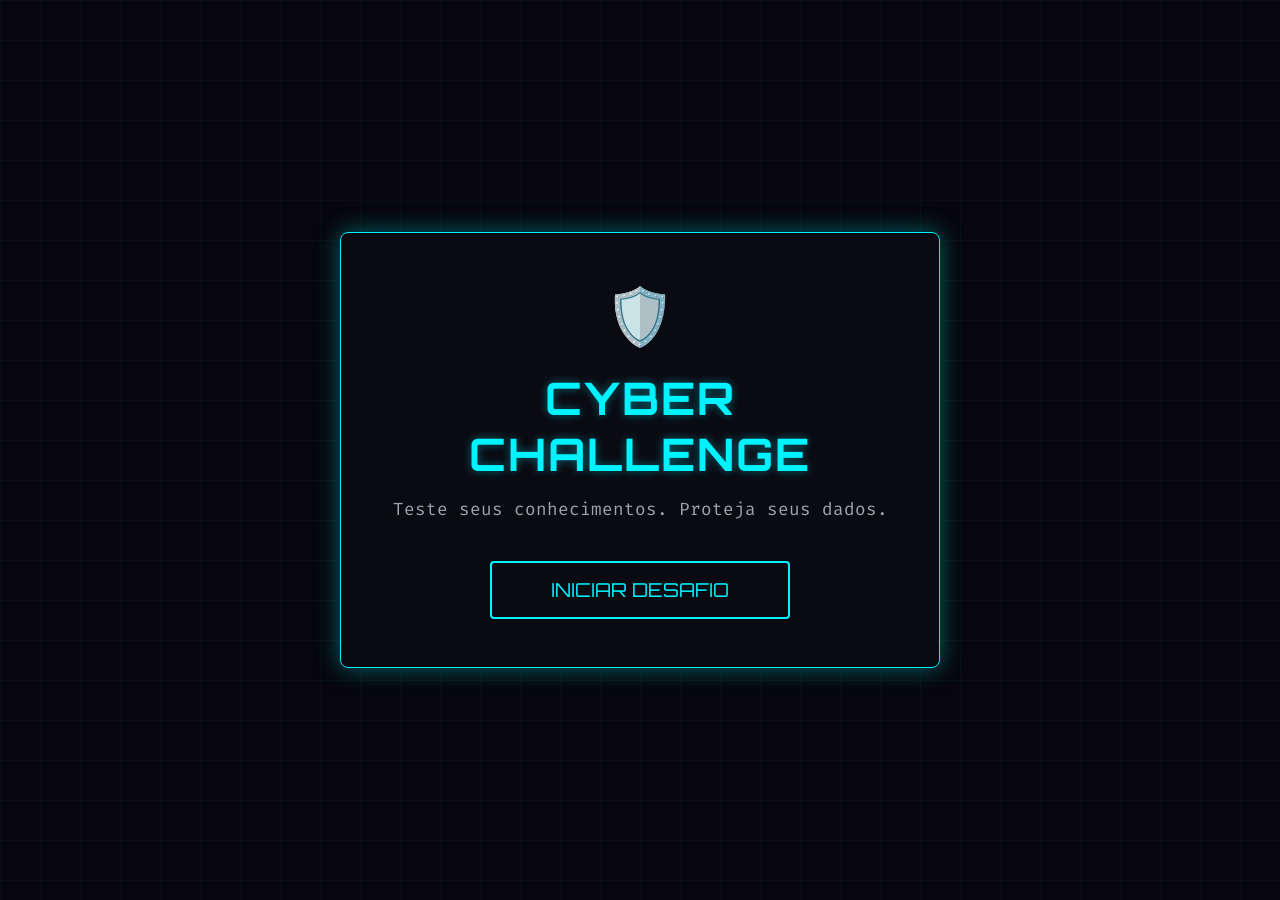
==== target/classes/static/index.html @ 8dbe8f74 "first commit" ====
<!DOCTYPE html>
<html lang="pt-BR">
<head>
    <meta charset="UTF-8">
    <meta name="viewport" content="width=device-width, initial-scale=1.0">
    <title>CYBER CHALLENGE</title>
    <link rel="stylesheet" href="style.css">
</head>
<body>
    <section id="tela-inicial" class="screen active">
        <div class="container">
            <div class="icon">🛡️</div>
            <h1>CYBER CHALLENGE</h1>
            <p class="subtitle">Teste seus conhecimentos. Proteja seus dados.</p>
            <button id="btn-iniciar" class="cyber-button">INICIAR DESAFIO</button>
        </div>
    </section>

    <section id="tela-cadastro" class="screen hidden">
        <div class="container">
            <div class="icon">💻</div>
            <h2>IDENTIFICAÇÃO DE USUÁRIO</h2>
            <p class="prompt-text">Insira suas credenciais para iniciar o teste:</p>

            <div class="input-group">
                <span class="prefix">USER@CYBER:~#</span>
                <input type="text" id="input-nome" placeholder="[ Digite seu nome ]" autocomplete="off">
            </div>

            <span id="erro-nome" class="error-msg hidden">⚠️ ERRO: O nome é obrigatório para acessar o sistema.</span>
            <!-- Banner de erro para falhas de comunicação com a API (adicionado na integração) -->
            <span id="erro-api" class="error-msg hidden">⚠️ Não foi possível conectar ao servidor. Tente novamente.</span>

            <button id="btn-continuar" class="cyber-button">CONTINUAR</button>
        </div>
    </section>

    <!-- TELA DA PARTIDA -->
    <section id="tela-partida" class="screen hidden">
        <div class="container game-container">
            <!-- Cabeçalho com Número da Pergunta e Cronômetro -->
            <div class="game-header">
                <span id="contador-pergunta" class="badge">PERGUNTA 1 DE 5</span>
                <span id="cronometro" class="timer">0.00s</span>
            </div>

            <!-- Pergunta -->
            <div class="pergunta-box">
                <p id="texto-pergunta">Carregando pergunta...</p>
            </div>

            <!-- Botões de Resposta -->
            <div class="botoes-resposta">
                <button id="btn-verdadeiro" class="cyber-button btn-op">VERDADEIRO</button>
                <button id="btn-falso" class="cyber-button btn-op">FALSO</button>
            </div>

            <!-- Caixa de Explicação (Oculta por padrão) -->
            <div id="feedback-box" class="feedback-box hidden">
                <h3 id="feedback-titulo">RESULTADO</h3>
                <p id="feedback-explicacao">A explicação aparecerá aqui.</p>
                <button id="btn-avancar" class="cyber-button btn-small hidden">AVANÇAR >></button>
            </div>
        </div>
    </section>

    <!-- TELA DE RESULTADO FINAL -->
    <section id="tela-resultado" class="screen hidden">
        <div class="container result-container">
            <h2>DESAFIO CONCLUÍDO!</h2>
            <p id="res-nome" class="subtitle">Agente: [Nome]</p>

            <!-- Grid de Estatísticas -->
            <div class="stats-grid">
                <div class="stat-box highlight-box">
                    <span class="stat-label">PONTUAÇÃO</span>
                    <span id="res-pontuacao" class="stat-value">0 / 10</span>
                </div>
                <div class="stat-box">
                    <span class="stat-label">ACERTOS</span>
                    <span id="res-acertos" class="stat-value correct-color">0 / 5</span>
                </div>
                <div class="stat-box">
                    <span class="stat-label">ERROS</span>
                    <span id="res-erros" class="stat-value error-color">0 / 5</span>
                </div>
                <div class="stat-box">
                    <span class="stat-label">TEMPO TOTAL</span>
                    <span id="res-tempo" class="stat-value">0.0s</span>
                </div>
                <div class="stat-box">
                    <span class="stat-label">MÉDIA / PERGUNTA</span>
                    <span id="res-media" class="stat-value">0.0s</span>
                </div>
            </div>

            <!-- Mensagem Dinâmica -->
            <div id="res-mensagem-box" class="feedback-box">
                <p id="res-mensagem" style="margin: 0;"></p>
            </div>

            <!-- Aviso caso o envio para o servidor falhe (adicionado na integração) -->
            <span id="erro-envio" class="error-msg hidden">⚠️ O resultado não pôde ser salvo no servidor (ranking/dashboard não serão atualizados desta vez).</span>

            <!-- Ranking -->
            <div class="ranking-section">
                <h3>🏆 RANKING GERAL</h3>
                <div class="ranking-header">
                    <span>POS</span>
                    <span>NOME</span>
                    <span>PONTOS</span>
                    <span>TEMPO</span>
                </div>
                <ul id="ranking-list" class="ranking-list">
                    <!-- O JavaScript vai inserir os jogadores aqui -->
                </ul>
            </div>

            <button id="btn-novo-jogador" class="cyber-button">NOVO PARTICIPANTE</button>
        </div>
    </section>

    <script src="script.js"></script>
</body>
</html>
---- target/classes/static/style.css ----
@import url('https://fonts.googleapis.com/css2?family=Fira+Code:wght@400;700&family=Orbitron:wght@500;700&display=swap');

:root {
    --bg-color: #06060c;
    --primary-color: #00f3ff;
    --primary-glow: rgba(0, 243, 255, 0.4);
    --error-color: #ff003c;
    --text-main: #e0e0e0;
    --container-bg: rgba(12, 12, 20, 0.85);
}

* {
    margin: 0;
    padding: 0;
    box-sizing: border-box;
}

body {
    background-color: var(--bg-color);
    color: var(--text-main);
    font-family: 'Fira Code', monospace;
    height: 100vh;
    display: flex;
    justify-content: center;
    align-items: center;
    overflow: hidden;
    /* Efeito de grade tecnológica ao fundo */
    background-image: 
        linear-gradient(rgba(0, 243, 255, 0.03) 1px, transparent 1px),
        linear-gradient(90deg, rgba(0, 243, 255, 0.03) 1px, transparent 1px);
    background-size: 40px 40px;
}

/* Controle de Exibição das Telas */
.screen {
    display: none;
    flex-direction: column;
    align-items: center;
    text-align: center;
    animation: fadeIn 0.6s ease-out;
    width: 100%;
}

.screen.active {
    display: flex;
}

.hidden {
    display: none !important;
}

/* Container Principal (Card) */
.container {
    background: var(--container-bg);
    padding: 3rem 2rem;
    border: 1px solid var(--primary-color);
    box-shadow: 0 0 25px var(--primary-glow);
    border-radius: 8px;
    backdrop-filter: blur(10px);
    max-width: 600px;
    width: 90%;
}

.icon {
    font-size: 3.5rem;
    margin-bottom: 1rem;
}

/* Tipografia */
h1, h2 {
    font-family: 'Orbitron', sans-serif;
    color: var(--primary-color);
    text-shadow: 0 0 10px var(--primary-glow);
    letter-spacing: 2px;
}

h1 { font-size: 2.8rem; margin-bottom: 1rem; }
h2 { font-size: 1.8rem; margin-bottom: 1.5rem; }

.subtitle {
    font-size: 1.1rem;
    margin-bottom: 2.5rem;
    color: #a0a0b0;
}

.prompt-text {
    margin-bottom: 1.5rem;
    font-size: 0.95rem;
    color: #a0a0b0;
}

/* Botões Cyberpunk */
.cyber-button {
    background: transparent;
    color: var(--primary-color);
    border: 2px solid var(--primary-color);
    padding: 15px 35px;
    font-size: 1.2rem;
    font-family: 'Orbitron', sans-serif;
    cursor: pointer;
    transition: all 0.3s ease;
    text-transform: uppercase;
    border-radius: 4px;
    width: 100%;
    max-width: 300px;
}

.cyber-button:hover {
    background: var(--primary-color);
    color: var(--bg-color);
    box-shadow: 0 0 20px var(--primary-color);
}

/* Campo de Input de Nome */
.input-group {
    display: flex;
    align-items: center;
    background: #000;
    border: 1px solid #333;
    padding: 12px 15px;
    margin-bottom: 1rem;
    border-radius: 4px;
    transition: border 0.3s ease;
}

.input-group:focus-within {
    border-color: var(--primary-color);
    box-shadow: 0 0 10px var(--primary-glow);
}

.prefix {
    color: var(--primary-color);
    margin-right: 15px;
    font-weight: bold;
}

input {
    background: transparent;
    border: none;
    color: #fff;
    font-family: 'Fira Code', monospace;
    font-size: 1.1rem;
    width: 100%;
    outline: none;
}

input::placeholder {
    color: #444;
}

/* Validação */
.error-msg {
    color: var(--error-color);
    font-size: 0.9rem;
    display: block;
    margin-bottom: 1.5rem;
    text-shadow: 0 0 5px rgba(255, 0, 60, 0.4);
}

/* Animação de Transição */
@keyframes fadeIn {
    from { opacity: 0; transform: translateY(15px); }
    to { opacity: 1; transform: translateY(0); }
}

/* Responsividade básica para telas menores */
@media (max-width: 480px) {
    h1 { font-size: 2rem; }
    h2 { font-size: 1.4rem; }
    .prefix { display: none; /* Oculta o prefixo no celular para ganhar espaço */ }
}

/* --- ESTILOS DA TELA DA PARTIDA --- */
.game-container {
    max-width: 800px;
}

.game-header {
    display: flex;
    justify-content: space-between;
    align-items: center;
    margin-bottom: 2rem;
    border-bottom: 1px solid #333;
    padding-bottom: 1rem;
}

.badge {
    background: rgba(0, 243, 255, 0.1);
    color: var(--primary-color);
    padding: 8px 15px;
    border-radius: 4px;
    font-size: 0.9rem;
    border: 1px solid var(--primary-color);
    font-weight: bold;
}

.timer {
    font-family: 'Orbitron', sans-serif;
    font-size: 1.8rem;
    color: #ffb800; /* Amarelo de alerta tecnológico */
    text-shadow: 0 0 10px rgba(255, 184, 0, 0.5);
}

.pergunta-box {
    font-size: 1.3rem;
    line-height: 1.6;
    margin-bottom: 2.5rem;
    min-height: 120px;
    display: flex;
    align-items: center;
    text-align: left;
}

.botoes-resposta {
    display: flex;
    gap: 1.5rem;
    justify-content: center;
    margin-bottom: 1.5rem;
}

.btn-op {
    flex: 1;
    font-size: 1.1rem;
}

/* Cores ao selecionar a resposta */
.btn-op.selected-true {
    background: #00ff66;
    color: #000;
    border-color: #00ff66;
    box-shadow: 0 0 15px #00ff66;
}

.btn-op.selected-false {
    background: var(--error-color);
    color: #fff;
    border-color: var(--error-color);
    box-shadow: 0 0 15px var(--error-color);
}

/* Desabilita os botões após a escolha */
.btn-op:disabled {
    opacity: 0.3;
    cursor: not-allowed;
    pointer-events: none;
}
.btn-op.selected-true:disabled, .btn-op.selected-false:disabled {
    opacity: 1; /* Mantém o selecionado aceso */
}

/* Caixa de Feedback (Explicação) */
.feedback-box {
    background: rgba(0, 0, 0, 0.7);
    border-left: 5px solid var(--primary-color);
    padding: 1.5rem;
    text-align: left;
    animation: fadeIn 0.4s ease-out;
    border-radius: 0 4px 4px 0;
}

.feedback-box.correct { border-left-color: #00ff66; }
.feedback-box.incorrect { border-left-color: var(--error-color); }

#feedback-titulo {
    font-size: 1.2rem;
    margin-bottom: 0.8rem;
}

.correct #feedback-titulo { color: #00ff66; text-shadow: 0 0 5px #00ff66; }
.incorrect #feedback-titulo { color: var(--error-color); text-shadow: 0 0 5px var(--error-color); }

#feedback-explicacao {
    font-size: 1rem;
    color: #ccc;
    margin-bottom: 1.5rem;
    line-height: 1.5;
}

.btn-small {
    padding: 10px 20px;
    font-size: 1rem;
    align-self: flex-end;
    display: block;
    margin-left: auto;
}

/* --- ESTILOS DA TELA DE RESULTADO E RANKING --- */
.result-container {
    max-width: 700px;
}

.stats-grid {
    display: grid;
    grid-template-columns: repeat(auto-fit, minmax(120px, 1fr));
    gap: 1rem;
    margin-bottom: 2rem;
}

.stat-box {
    background: rgba(0, 0, 0, 0.6);
    border: 1px solid #333;
    padding: 1rem;
    border-radius: 4px;
    display: flex;
    flex-direction: column;
    align-items: center;
}

.stat-box.highlight-box {
    border-color: var(--primary-color);
    box-shadow: 0 0 10px rgba(0, 243, 255, 0.2);
}

.stat-label {
    font-size: 0.8rem;
    color: #a0a0b0;
    margin-bottom: 0.5rem;
}

.stat-value {
    font-family: 'Orbitron', sans-serif;
    font-size: 1.5rem;
    font-weight: bold;
}

.correct-color { color: #00ff66; }
.error-color { color: var(--error-color); }

/* Seção de Ranking */
.ranking-section {
    margin: 2rem 0;
    background: #000;
    border: 1px solid #222;
    border-radius: 4px;
    padding: 1.5rem;
}

.ranking-section h3 {
    font-size: 1.2rem;
    margin-bottom: 1rem;
    color: var(--primary-color);
}

.ranking-header {
    display: grid;
    grid-template-columns: 0.5fr 2fr 1fr 1fr;
    font-size: 0.8rem;
    color: #666;
    border-bottom: 1px solid #333;
    padding-bottom: 0.5rem;
    margin-bottom: 0.5rem;
    text-align: left;
}

.ranking-list {
    list-style: none;
    max-height: 200px;
    overflow-y: auto;
}

.ranking-item {
    display: grid;
    grid-template-columns: 0.5fr 2fr 1fr 1fr;
    padding: 0.8rem 0;
    border-bottom: 1px solid #1a1a1a;
    font-size: 1rem;
    text-align: left;
    align-items: center;
}

/* Destaque para os 3 primeiros colocados */
.ranking-item.top-1 { color: #ffd700; font-weight: bold; text-shadow: 0 0 5px rgba(255, 215, 0, 0.4); }
.ranking-item.top-2 { color: #c0c0c0; font-weight: bold; }
.ranking-item.top-3 { color: #cd7f32; font-weight: bold; }

/* Scrollbar personalizada para o ranking */
.ranking-list::-webkit-scrollbar { width: 6px; }
.ranking-list::-webkit-scrollbar-track { background: #000; }
.ranking-list::-webkit-scrollbar-thumb { background: var(--primary-color); border-radius: 3px; }
/* Adicionado na integracao com o back-end: estado desabilitado do botao
   principal (usado enquanto o front espera a resposta da API). */
.cyber-button:disabled {
    opacity: 0.5;
    cursor: not-allowed;
    filter: grayscale(40%);
}
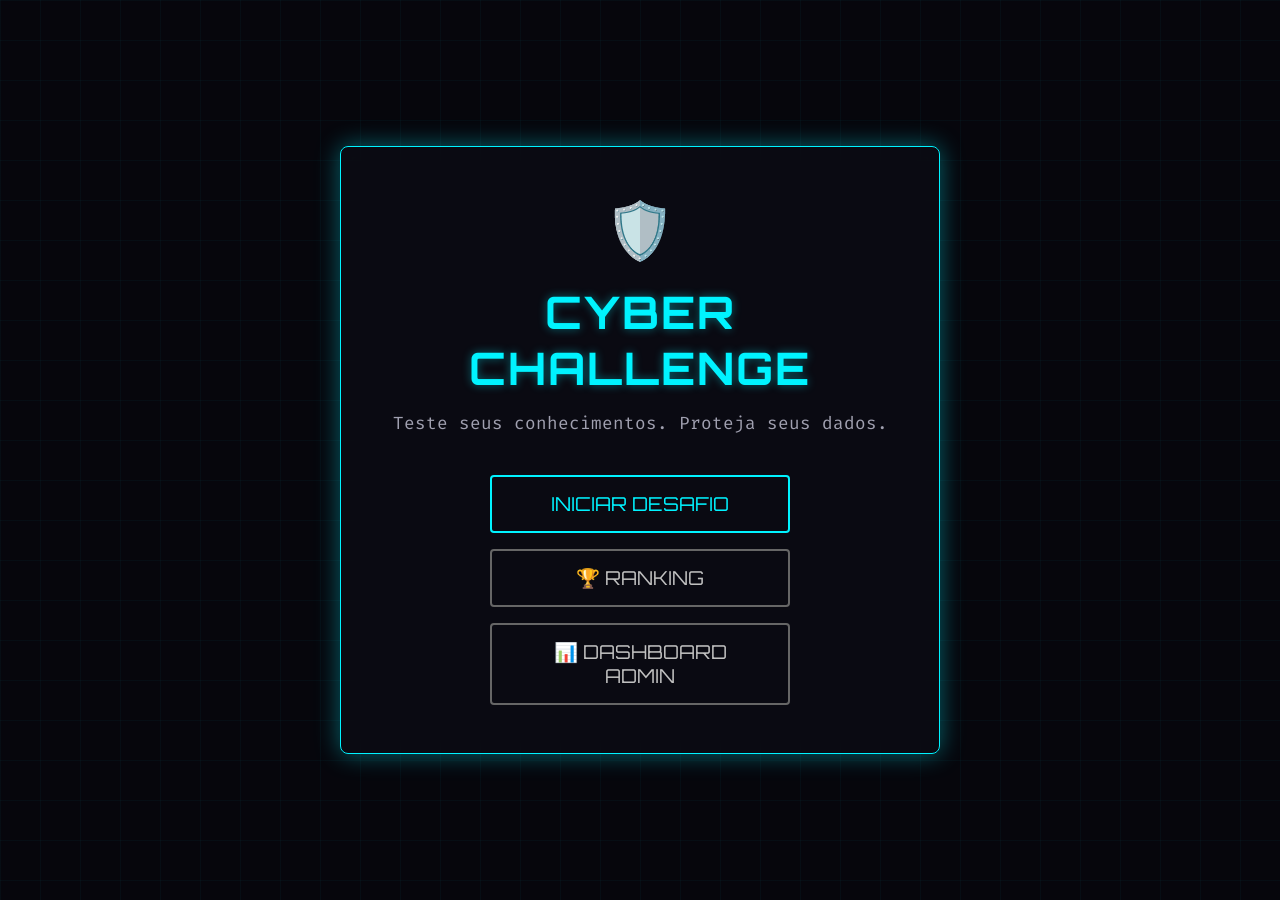
==== commit 67b09d33: "feat: aprimora sistema de partidas e experiência do usuário * amplia banco de questões e seleção ale" ====
--- a/target/classes/static/index.html
+++ b/target/classes/static/index.html
@@ -7,15 +7,21 @@
     <link rel="stylesheet" href="style.css">
 </head>
 <body>
+    <!-- MENU INICIAL (secao 5) -->
     <section id="tela-inicial" class="screen active">
         <div class="container">
             <div class="icon">🛡️</div>
             <h1>CYBER CHALLENGE</h1>
             <p class="subtitle">Teste seus conhecimentos. Proteja seus dados.</p>
-            <button id="btn-iniciar" class="cyber-button">INICIAR DESAFIO</button>
-        </div>
-    </section>
-
+            <div class="menu-botoes">
+                <button id="btn-iniciar" class="cyber-button">INICIAR DESAFIO</button>
+                <button id="btn-ver-ranking" class="cyber-button btn-secundario">🏆 RANKING</button>
+                <a href="/admin/" class="cyber-button btn-secundario btn-link" target="_blank" rel="noopener">📊 DASHBOARD ADMIN</a>
+            </div>
+        </div>
+    </section>
+
+    <!-- CADASTRO (secao 3): nome, idade e autoavaliacao de conhecimento -->
     <section id="tela-cadastro" class="screen hidden">
         <div class="container">
             <div class="icon">💻</div>
@@ -23,15 +29,70 @@
             <p class="prompt-text">Insira suas credenciais para iniciar o teste:</p>
 
             <div class="input-group">
-                <span class="prefix">USER@CYBER:~#</span>
+                <span class="prefix">NOME:~#</span>
                 <input type="text" id="input-nome" placeholder="[ Digite seu nome ]" autocomplete="off">
             </div>
 
-            <span id="erro-nome" class="error-msg hidden">⚠️ ERRO: O nome é obrigatório para acessar o sistema.</span>
-            <!-- Banner de erro para falhas de comunicação com a API (adicionado na integração) -->
+            <div class="input-group">
+                <span class="prefix">IDADE:~#</span>
+                <input type="number" id="input-idade" placeholder="[ Digite sua idade ]" autocomplete="off" min="1" max="120">
+            </div>
+
+            <div class="autoavaliacao-group">
+                <label for="input-autoavaliacao" class="prompt-text autoavaliacao-label">
+                    De 1 a 10, quanto você considera que entende de segurança cibernética?
+                </label>
+                <div class="slider-row">
+                    <input type="range" id="input-autoavaliacao" min="1" max="10" value="5">
+                    <span id="autoavaliacao-valor" class="badge">5</span>
+                </div>
+            </div>
+
+            <span id="erro-nome" class="error-msg hidden">⚠️ ERRO: preencha nome e idade corretamente para continuar.</span>
             <span id="erro-api" class="error-msg hidden">⚠️ Não foi possível conectar ao servidor. Tente novamente.</span>
 
-            <button id="btn-continuar" class="cyber-button">CONTINUAR</button>
+            <div class="botoes-navegacao">
+                <button id="btn-voltar-cadastro" class="cyber-button btn-secundario btn-small-nav">« VOLTAR</button>
+                <button id="btn-continuar" class="cyber-button">CONTINUAR</button>
+            </div>
+        </div>
+    </section>
+
+    <!-- ESCOLHA DE NIVEL (secao 2) -->
+    <section id="tela-nivel" class="screen hidden">
+        <div class="container">
+            <div class="icon">🎚️</div>
+            <h2>ESCOLHA O NÍVEL</h2>
+            <p class="prompt-text">Selecione o nível de dificuldade das 10 perguntas da sua partida:</p>
+
+            <div class="niveis-grid">
+                <button class="nivel-card" data-nivel="1">
+                    <span class="nivel-numero">1</span>
+                    <span class="nivel-nome">Leigo</span>
+                    <span class="nivel-desc">Conceitos básicos de segurança digital</span>
+                </button>
+                <button class="nivel-card" data-nivel="2">
+                    <span class="nivel-numero">2</span>
+                    <span class="nivel-nome">Usuário</span>
+                    <span class="nivel-desc">Situações comuns do dia a dia</span>
+                </button>
+                <button class="nivel-card" data-nivel="3">
+                    <span class="nivel-numero">3</span>
+                    <span class="nivel-nome">Intermediário</span>
+                    <span class="nivel-desc">Exige conhecimento mais aprofundado</span>
+                </button>
+                <button class="nivel-card" data-nivel="4">
+                    <span class="nivel-numero">4</span>
+                    <span class="nivel-nome">Especialista</span>
+                    <span class="nivel-desc">Perguntas avançadas de cibersegurança</span>
+                </button>
+            </div>
+
+            <span id="erro-nivel" class="error-msg hidden">⚠️ Não foi possível carregar as perguntas deste nível. Tente novamente.</span>
+
+            <div class="botoes-navegacao">
+                <button id="btn-voltar-nivel" class="cyber-button btn-secundario btn-small-nav">« VOLTAR</button>
+            </div>
         </div>
     </section>
 
@@ -40,7 +101,8 @@
         <div class="container game-container">
             <!-- Cabeçalho com Número da Pergunta e Cronômetro -->
             <div class="game-header">
-                <span id="contador-pergunta" class="badge">PERGUNTA 1 DE 5</span>
+                <span id="badge-nivel" class="badge badge-nivel">NÍVEL 1</span>
+                <span id="contador-pergunta" class="badge">PERGUNTA 1 DE 10</span>
                 <span id="cronometro" class="timer">0.00s</span>
             </div>
 
@@ -70,19 +132,26 @@
             <h2>DESAFIO CONCLUÍDO!</h2>
             <p id="res-nome" class="subtitle">Agente: [Nome]</p>
 
+            <!-- Nota final em destaque (secao 4) -->
+            <div class="nota-final-box">
+                <span class="stat-label">NOTA FINAL</span>
+                <span id="res-nota-final" class="nota-final-valor">0.0</span>
+                <span class="nota-final-escala">/ 10</span>
+            </div>
+
             <!-- Grid de Estatísticas -->
             <div class="stats-grid">
                 <div class="stat-box highlight-box">
                     <span class="stat-label">PONTUAÇÃO</span>
-                    <span id="res-pontuacao" class="stat-value">0 / 10</span>
+                    <span id="res-pontuacao" class="stat-value">0 / 20</span>
                 </div>
                 <div class="stat-box">
                     <span class="stat-label">ACERTOS</span>
-                    <span id="res-acertos" class="stat-value correct-color">0 / 5</span>
+                    <span id="res-acertos" class="stat-value correct-color">0 / 10</span>
                 </div>
                 <div class="stat-box">
                     <span class="stat-label">ERROS</span>
-                    <span id="res-erros" class="stat-value error-color">0 / 5</span>
+                    <span id="res-erros" class="stat-value error-color">0 / 10</span>
                 </div>
                 <div class="stat-box">
                     <span class="stat-label">TEMPO TOTAL</span>
@@ -91,6 +160,10 @@
                 <div class="stat-box">
                     <span class="stat-label">MÉDIA / PERGUNTA</span>
                     <span id="res-media" class="stat-value">0.0s</span>
+                </div>
+                <div class="stat-box">
+                    <span class="stat-label">NÍVEL JOGADO</span>
+                    <span id="res-nivel" class="stat-value">-</span>
                 </div>
             </div>
 
@@ -99,7 +172,7 @@
                 <p id="res-mensagem" style="margin: 0;"></p>
             </div>
 
-            <!-- Aviso caso o envio para o servidor falhe (adicionado na integração) -->
+            <!-- Aviso caso o envio para o servidor falhe -->
             <span id="erro-envio" class="error-msg hidden">⚠️ O resultado não pôde ser salvo no servidor (ranking/dashboard não serão atualizados desta vez).</span>
 
             <!-- Ranking -->
@@ -116,7 +189,37 @@
                 </ul>
             </div>
 
-            <button id="btn-novo-jogador" class="cyber-button">NOVO PARTICIPANTE</button>
+            <div class="botoes-navegacao botoes-resultado">
+                <button id="btn-jogar-novamente" class="cyber-button">JOGAR NOVAMENTE</button>
+                <button id="btn-voltar-menu" class="cyber-button btn-secundario">VOLTAR AO MENU</button>
+            </div>
+        </div>
+    </section>
+
+    <!-- TELA DE RANKING INDEPENDENTE (acessivel direto do menu, sem jogar) -->
+    <section id="tela-ranking" class="screen hidden">
+        <div class="container result-container">
+            <h2>🏆 RANKING GERAL</h2>
+            <p class="prompt-text">Melhores desempenhos registrados no Cyber Challenge:</p>
+
+            <div class="ranking-section ranking-section-standalone">
+                <div class="ranking-header">
+                    <span>POS</span>
+                    <span>NOME</span>
+                    <span>PONTOS</span>
+                    <span>TEMPO</span>
+                </div>
+                <ul id="ranking-list-standalone" class="ranking-list">
+                    <!-- O JavaScript vai inserir os jogadores aqui -->
+                </ul>
+            </div>
+
+            <span id="ranking-vazio" class="error-msg hidden" style="color:#a0a0b0; text-shadow:none;">Ainda não há partidas registradas.</span>
+            <span id="erro-ranking" class="error-msg hidden">⚠️ Não foi possível carregar o ranking agora.</span>
+
+            <div class="botoes-navegacao">
+                <button id="btn-voltar-ranking" class="cyber-button btn-secundario btn-small-nav">« VOLTAR AO MENU</button>
+            </div>
         </div>
     </section>
 
--- a/target/classes/static/style.css
+++ b/target/classes/static/style.css
@@ -384,3 +384,169 @@
     cursor: not-allowed;
     filter: grayscale(40%);
 }
+
+/* --- MELHORIAS DE NAVEGAÇÃO (menu, cadastro estendido, níveis, ranking) --- */
+
+.menu-botoes {
+    display: flex;
+    flex-direction: column;
+    gap: 1rem;
+    align-items: center;
+}
+
+.btn-secundario {
+    border-color: #666;
+    color: #c0c0c0;
+}
+
+.btn-secundario:hover {
+    background: #c0c0c0;
+    color: #000;
+    box-shadow: 0 0 20px rgba(192, 192, 192, 0.5);
+}
+
+.btn-link {
+    display: inline-flex;
+    align-items: center;
+    justify-content: center;
+    text-decoration: none;
+}
+
+.botoes-navegacao {
+    display: flex;
+    gap: 1rem;
+    justify-content: center;
+    margin-top: 1rem;
+    flex-wrap: wrap;
+}
+
+.botoes-resultado {
+    margin-top: 1.5rem;
+}
+
+.btn-small-nav {
+    max-width: 180px;
+    padding: 12px 20px;
+    font-size: 1rem;
+}
+
+/* Slider de autoavaliação (cadastro) */
+.autoavaliacao-group {
+    margin: 0.5rem 0 1.5rem;
+    text-align: left;
+}
+
+.autoavaliacao-label {
+    display: block;
+    margin-bottom: 0.8rem;
+}
+
+.slider-row {
+    display: flex;
+    align-items: center;
+    gap: 1rem;
+}
+
+.slider-row input[type="range"] {
+    flex: 1;
+    accent-color: var(--primary-color);
+}
+
+.slider-row .badge {
+    min-width: 2.5rem;
+    text-align: center;
+}
+
+/* Cards de seleção de nível */
+.niveis-grid {
+    display: grid;
+    grid-template-columns: repeat(2, 1fr);
+    gap: 1rem;
+    margin-bottom: 1.5rem;
+}
+
+.nivel-card {
+    background: rgba(0, 0, 0, 0.6);
+    border: 2px solid #333;
+    border-radius: 6px;
+    padding: 1.2rem 0.8rem;
+    color: var(--text-main);
+    cursor: pointer;
+    display: flex;
+    flex-direction: column;
+    align-items: center;
+    gap: 0.4rem;
+    transition: all 0.25s ease;
+    font-family: 'Fira Code', monospace;
+}
+
+.nivel-card:hover,
+.nivel-card:focus-visible {
+    border-color: var(--primary-color);
+    box-shadow: 0 0 15px var(--primary-glow);
+    transform: translateY(-2px);
+}
+
+.nivel-card.selecionado {
+    border-color: var(--primary-color);
+    background: rgba(0, 243, 255, 0.08);
+}
+
+.nivel-numero {
+    font-family: 'Orbitron', sans-serif;
+    font-size: 1.6rem;
+    color: var(--primary-color);
+}
+
+.nivel-nome {
+    font-family: 'Orbitron', sans-serif;
+    font-size: 1rem;
+    text-transform: uppercase;
+}
+
+.nivel-desc {
+    font-size: 0.8rem;
+    color: #a0a0b0;
+    text-align: center;
+}
+
+.badge-nivel {
+    border-color: #ffb800;
+    color: #ffb800;
+    background: rgba(255, 184, 0, 0.1);
+}
+
+/* Nota final em destaque na tela de resultado */
+.nota-final-box {
+    background: rgba(0, 243, 255, 0.08);
+    border: 1px solid var(--primary-color);
+    border-radius: 6px;
+    padding: 1.2rem;
+    margin-bottom: 1.5rem;
+    display: flex;
+    flex-direction: column;
+    align-items: center;
+    box-shadow: 0 0 20px var(--primary-glow);
+}
+
+.nota-final-valor {
+    font-family: 'Orbitron', sans-serif;
+    font-size: 3rem;
+    color: var(--primary-color);
+    text-shadow: 0 0 15px var(--primary-glow);
+    line-height: 1;
+}
+
+.nota-final-escala {
+    font-size: 1rem;
+    color: #a0a0b0;
+}
+
+.ranking-section-standalone {
+    max-height: none;
+}
+
+@media (max-width: 480px) {
+    .niveis-grid { grid-template-columns: 1fr; }
+    .botoes-navegacao { flex-direction: column; align-items: stretch; }
+}
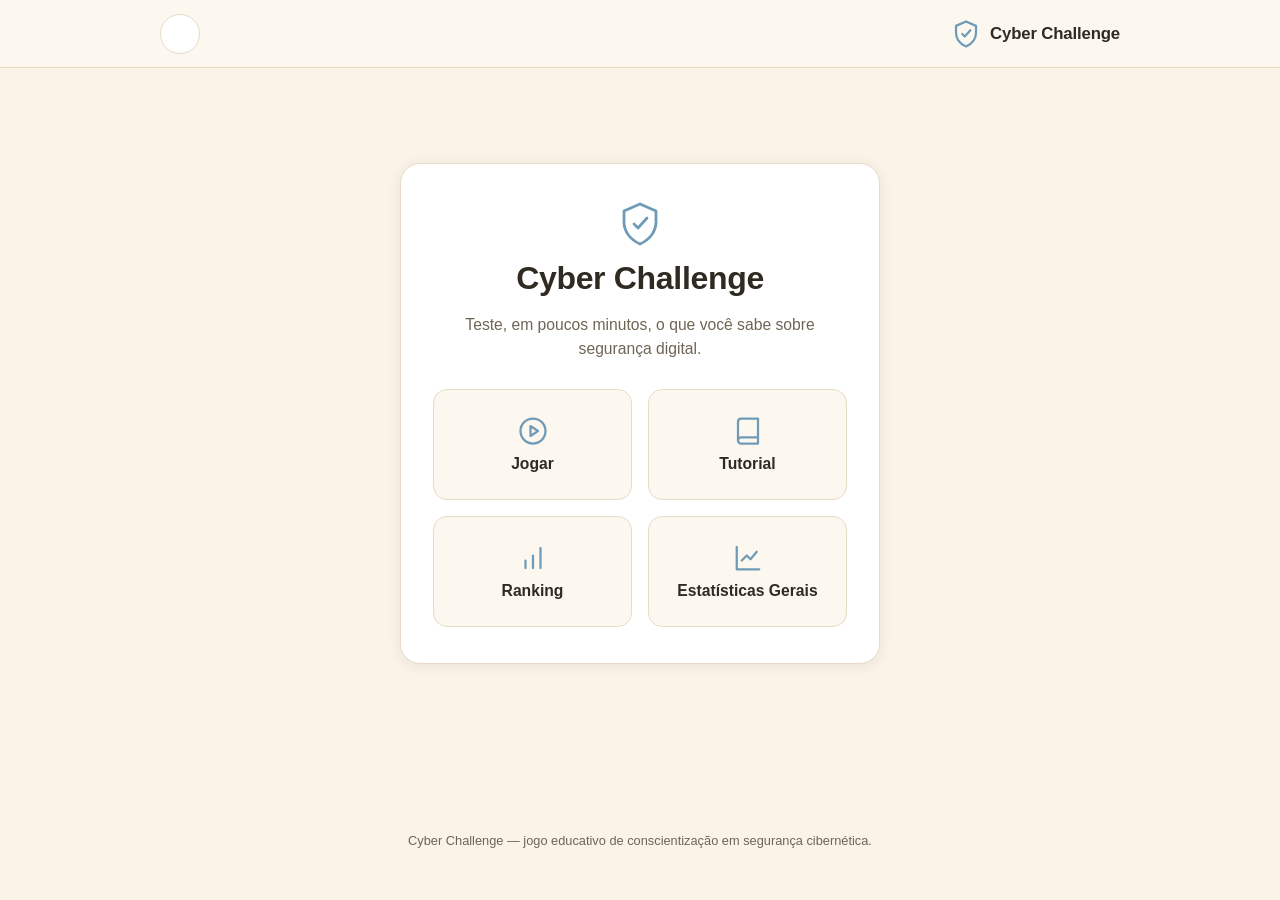
==== commit 845b5a26: "feat: simplifica e aprimora o Cyber Challenge Simplifica o fluxo do jogo Ajusta pontuação e rankings" ====
--- a/target/classes/static/index.html
+++ b/target/classes/static/index.html
@@ -3,67 +3,103 @@
 <head>
     <meta charset="UTF-8">
     <meta name="viewport" content="width=device-width, initial-scale=1.0">
-    <title>CYBER CHALLENGE</title>
+    <title>Cyber Challenge</title>
     <link rel="stylesheet" href="style.css">
 </head>
 <body>
-    <!-- MENU INICIAL (secao 5) -->
-    <section id="tela-inicial" class="screen active">
-        <div class="container">
-            <div class="icon">🛡️</div>
-            <h1>CYBER CHALLENGE</h1>
-            <p class="subtitle">Teste seus conhecimentos. Proteja seus dados.</p>
-            <div class="menu-botoes">
-                <button id="btn-iniciar" class="cyber-button">INICIAR DESAFIO</button>
-                <button id="btn-ver-ranking" class="cyber-button btn-secundario">🏆 RANKING</button>
-                <a href="/admin/" class="cyber-button btn-secundario btn-link" target="_blank" rel="noopener">📊 DASHBOARD ADMIN</a>
-            </div>
-        </div>
-    </section>
-
-    <!-- CADASTRO (secao 3): nome, idade e autoavaliacao de conhecimento -->
-    <section id="tela-cadastro" class="screen hidden">
-        <div class="container">
-            <div class="icon">💻</div>
-            <h2>IDENTIFICAÇÃO DE USUÁRIO</h2>
-            <p class="prompt-text">Insira suas credenciais para iniciar o teste:</p>
-
-            <div class="input-group">
-                <span class="prefix">NOME:~#</span>
-                <input type="text" id="input-nome" placeholder="[ Digite seu nome ]" autocomplete="off">
-            </div>
-
-            <div class="input-group">
-                <span class="prefix">IDADE:~#</span>
-                <input type="number" id="input-idade" placeholder="[ Digite sua idade ]" autocomplete="off" min="1" max="120">
-            </div>
-
-            <div class="autoavaliacao-group">
-                <label for="input-autoavaliacao" class="prompt-text autoavaliacao-label">
-                    De 1 a 10, quanto você considera que entende de segurança cibernética?
-                </label>
+    <header class="site-header">
+        <div class="site-header__inner">
+            <button type="button" id="theme-toggle" class="theme-toggle" aria-label="Alternar tema"></button>
+            <a href="/index.html" class="brand">
+                <svg class="brand-logo icon-svg" viewBox="0 0 24 24" fill="none" stroke="currentColor" stroke-width="1.8" stroke-linecap="round" stroke-linejoin="round">
+                    <path d="M12 2 L20 5.5 V11 C20 16 16.5 20 12 22 C7.5 20 4 16 4 11 V5.5 Z"></path>
+                    <path d="M9 12 L11 14 L15.5 9"></path>
+                </svg>
+                <span class="brand-name">Cyber Challenge</span>
+            </a>
+        </div>
+    </header>
+
+    <main class="page-content">
+
+    <!-- MENU INICIAL -->
+    <section id="tela-menu" class="screen active">
+        <div class="card">
+            <svg class="brand-logo icon-svg" viewBox="0 0 24 24" fill="none" stroke="currentColor" stroke-width="1.4" stroke-linecap="round" stroke-linejoin="round" style="width:48px;height:48px;margin-bottom:0.75rem;">
+                <path d="M12 2 L20 5.5 V11 C20 16 16.5 20 12 22 C7.5 20 4 16 4 11 V5.5 Z"></path>
+                <path d="M9 12 L11 14 L15.5 9"></path>
+            </svg>
+            <h1>Cyber Challenge</h1>
+            <p class="subtitle">Teste, em poucos minutos, o que você sabe sobre segurança digital.</p>
+
+            <div class="menu-grid">
+                <button type="button" id="btn-jogar" class="menu-item">
+                    <svg viewBox="0 0 24 24" fill="none" stroke="currentColor" stroke-width="1.8" stroke-linecap="round" stroke-linejoin="round"><circle cx="12" cy="12" r="10"></circle><polygon points="10,8 16,12 10,16"></polygon></svg>
+                    Jogar
+                </button>
+                <a href="/tutorial.html" class="menu-item">
+                    <svg viewBox="0 0 24 24" fill="none" stroke="currentColor" stroke-width="1.8" stroke-linecap="round" stroke-linejoin="round"><path d="M4 19.5A2.5 2.5 0 0 1 6.5 17H20"></path><path d="M6.5 2H20v20H6.5A2.5 2.5 0 0 1 4 19.5v-15A2.5 2.5 0 0 1 6.5 2z"></path></svg>
+                    Tutorial
+                </a>
+                <a href="/ranking.html" class="menu-item">
+                    <svg viewBox="0 0 24 24" fill="none" stroke="currentColor" stroke-width="1.8" stroke-linecap="round" stroke-linejoin="round"><line x1="6" y1="20" x2="6" y2="14"></line><line x1="12" y1="20" x2="12" y2="10"></line><line x1="18" y1="20" x2="18" y2="4"></line></svg>
+                    Ranking
+                </a>
+                <a href="/estatisticas.html" class="menu-item">
+                    <svg viewBox="0 0 24 24" fill="none" stroke="currentColor" stroke-width="1.8" stroke-linecap="round" stroke-linejoin="round"><path d="M3 3v18h18"></path><path d="M7 14l4-4 3 3 5-6"></path></svg>
+                    Estatísticas Gerais
+                </a>
+            </div>
+        </div>
+    </section>
+
+    <!-- IDENTIFICACAO: nickname, idade, autoavaliacao -->
+    <section id="tela-identificacao" class="screen hidden">
+        <div class="card">
+            <div class="steps"><span class="step-dot active"></span><span class="step-dot"></span><span class="step-dot"></span><span class="step-dot"></span></div>
+            <h2>Antes de começar</h2>
+            <p class="subtitle">Informe seus dados para participar do desafio e aparecer no ranking.</p>
+
+            <div class="field">
+                <label for="input-nickname">Nickname</label>
+                <input type="text" id="input-nickname" placeholder="Como você quer ser chamado" autocomplete="off" maxlength="30">
+                <span id="nickname-status" class="field-hint"></span>
+            </div>
+
+            <div class="field">
+                <label for="input-idade">Idade</label>
+                <input type="number" id="input-idade" placeholder="Sua idade" min="1" max="120" autocomplete="off">
+            </div>
+
+            <div class="field">
+                <label for="input-autoavaliacao">De 1 a 10, o quanto você entende de segurança digital?</label>
                 <div class="slider-row">
                     <input type="range" id="input-autoavaliacao" min="1" max="10" value="5">
-                    <span id="autoavaliacao-valor" class="badge">5</span>
-                </div>
-            </div>
-
-            <span id="erro-nome" class="error-msg hidden">⚠️ ERRO: preencha nome e idade corretamente para continuar.</span>
-            <span id="erro-api" class="error-msg hidden">⚠️ Não foi possível conectar ao servidor. Tente novamente.</span>
-
-            <div class="botoes-navegacao">
-                <button id="btn-voltar-cadastro" class="cyber-button btn-secundario btn-small-nav">« VOLTAR</button>
-                <button id="btn-continuar" class="cyber-button">CONTINUAR</button>
-            </div>
-        </div>
-    </section>
-
-    <!-- ESCOLHA DE NIVEL (secao 2) -->
+                    <span id="autoavaliacao-valor" class="slider-badge">5</span>
+                </div>
+            </div>
+
+            <div id="erro-identificacao" class="msg msg-error hidden">
+                <svg viewBox="0 0 24 24" fill="none" stroke="currentColor" stroke-width="2" stroke-linecap="round" stroke-linejoin="round"><path d="M12 9v4"></path><path d="M12 17h.01"></path><path d="M10.29 3.86L1.82 18a2 2 0 0 0 1.71 3h16.94a2 2 0 0 0 1.71-3L13.71 3.86a2 2 0 0 0-3.42 0z"></path></svg>
+                <span id="erro-identificacao-texto">Verifique os dados informados.</span>
+            </div>
+
+            <div class="btn-row">
+                <button type="button" id="btn-voltar-identificacao" class="btn btn-secondary">
+                    <svg width="18" height="18" viewBox="0 0 24 24" fill="none" stroke="currentColor" stroke-width="2" stroke-linecap="round" stroke-linejoin="round"><line x1="19" y1="12" x2="5" y2="12"></line><polyline points="12,19 5,12 12,5"></polyline></svg>
+                    Voltar
+                </button>
+                <button type="button" id="btn-proximo-identificacao" class="btn btn-primary">Próximo</button>
+            </div>
+        </div>
+    </section>
+
+    <!-- ESCOLHA DE NIVEL -->
     <section id="tela-nivel" class="screen hidden">
-        <div class="container">
-            <div class="icon">🎚️</div>
-            <h2>ESCOLHA O NÍVEL</h2>
-            <p class="prompt-text">Selecione o nível de dificuldade das 10 perguntas da sua partida:</p>
+        <div class="card card-wide">
+            <div class="steps"><span class="step-dot done"></span><span class="step-dot active"></span><span class="step-dot"></span><span class="step-dot"></span></div>
+            <h2>Escolha o nível</h2>
+            <p class="subtitle">Cada partida tem 10 perguntas sorteadas do nível escolhido.</p>
 
             <div class="niveis-grid">
                 <button class="nivel-card" data-nivel="1">
@@ -74,7 +110,7 @@
                 <button class="nivel-card" data-nivel="2">
                     <span class="nivel-numero">2</span>
                     <span class="nivel-nome">Usuário</span>
-                    <span class="nivel-desc">Situações comuns do dia a dia</span>
+                    <span class="nivel-desc">Situações comuns do cotidiano</span>
                 </button>
                 <button class="nivel-card" data-nivel="3">
                     <span class="nivel-numero">3</span>
@@ -84,145 +120,123 @@
                 <button class="nivel-card" data-nivel="4">
                     <span class="nivel-numero">4</span>
                     <span class="nivel-nome">Especialista</span>
-                    <span class="nivel-desc">Perguntas avançadas de cibersegurança</span>
-                </button>
-            </div>
-
-            <span id="erro-nivel" class="error-msg hidden">⚠️ Não foi possível carregar as perguntas deste nível. Tente novamente.</span>
-
-            <div class="botoes-navegacao">
-                <button id="btn-voltar-nivel" class="cyber-button btn-secundario btn-small-nav">« VOLTAR</button>
-            </div>
-        </div>
-    </section>
-
-    <!-- TELA DA PARTIDA -->
+                    <span class="nivel-desc">Questões avançadas de cibersegurança</span>
+                </button>
+            </div>
+
+            <div id="erro-nivel" class="msg msg-error hidden">
+                <svg viewBox="0 0 24 24" fill="none" stroke="currentColor" stroke-width="2" stroke-linecap="round" stroke-linejoin="round"><path d="M12 9v4"></path><path d="M12 17h.01"></path><path d="M10.29 3.86L1.82 18a2 2 0 0 0 1.71 3h16.94a2 2 0 0 0 1.71-3L13.71 3.86a2 2 0 0 0-3.42 0z"></path></svg>
+                <span>Não foi possível carregar as perguntas deste nível. Tente novamente.</span>
+            </div>
+
+            <div class="btn-row">
+                <button type="button" id="btn-voltar-nivel" class="btn btn-secondary">
+                    <svg width="18" height="18" viewBox="0 0 24 24" fill="none" stroke="currentColor" stroke-width="2" stroke-linecap="round" stroke-linejoin="round"><line x1="19" y1="12" x2="5" y2="12"></line><polyline points="12,19 5,12 12,5"></polyline></svg>
+                    Voltar
+                </button>
+            </div>
+        </div>
+    </section>
+
+    <!-- PARTIDA -->
     <section id="tela-partida" class="screen hidden">
-        <div class="container game-container">
-            <!-- Cabeçalho com Número da Pergunta e Cronômetro -->
+        <div class="card card-wide">
             <div class="game-header">
-                <span id="badge-nivel" class="badge badge-nivel">NÍVEL 1</span>
-                <span id="contador-pergunta" class="badge">PERGUNTA 1 DE 10</span>
-                <span id="cronometro" class="timer">0.00s</span>
-            </div>
-
-            <!-- Pergunta -->
+                <span id="badge-nivel" class="badge">Nível 1</span>
+                <span id="contador-pergunta" class="badge">Pergunta 1 de 10</span>
+                <span id="cronometro" class="timer">0.0s</span>
+            </div>
+
+            <div class="progress-bar-track"><div id="progress-bar-fill" class="progress-bar-fill" style="width:10%;"></div></div>
+
             <div class="pergunta-box">
+                <div id="pergunta-tema" class="pergunta-tema">Tema</div>
                 <p id="texto-pergunta">Carregando pergunta...</p>
             </div>
 
-            <!-- Botões de Resposta -->
-            <div class="botoes-resposta">
-                <button id="btn-verdadeiro" class="cyber-button btn-op">VERDADEIRO</button>
-                <button id="btn-falso" class="cyber-button btn-op">FALSO</button>
-            </div>
-
-            <!-- Caixa de Explicação (Oculta por padrão) -->
+            <div id="opcoes-vf" class="opcoes-vf hidden">
+                <button type="button" class="opcao-btn" data-valor="true">Verdadeiro</button>
+                <button type="button" class="opcao-btn" data-valor="false">Falso</button>
+            </div>
+
+            <div id="opcoes-multipla" class="opcoes-multipla hidden"></div>
+
             <div id="feedback-box" class="feedback-box hidden">
-                <h3 id="feedback-titulo">RESULTADO</h3>
-                <p id="feedback-explicacao">A explicação aparecerá aqui.</p>
-                <button id="btn-avancar" class="cyber-button btn-small hidden">AVANÇAR >></button>
-            </div>
-        </div>
-    </section>
-
-    <!-- TELA DE RESULTADO FINAL -->
+                <div id="feedback-titulo" class="feedback-titulo"></div>
+                <p id="feedback-explicacao" class="explicacao"></p>
+            </div>
+
+            <div class="game-nav">
+                <button type="button" id="btn-pergunta-anterior" class="btn btn-secondary" disabled>
+                    <svg width="18" height="18" viewBox="0 0 24 24" fill="none" stroke="currentColor" stroke-width="2" stroke-linecap="round" stroke-linejoin="round"><line x1="19" y1="12" x2="5" y2="12"></line><polyline points="12,19 5,12 12,5"></polyline></svg>
+                    Pergunta anterior
+                </button>
+                <button type="button" id="btn-proxima-pergunta" class="btn btn-primary" disabled>
+                    Próxima
+                    <svg width="18" height="18" viewBox="0 0 24 24" fill="none" stroke="currentColor" stroke-width="2" stroke-linecap="round" stroke-linejoin="round"><line x1="5" y1="12" x2="19" y2="12"></line><polyline points="12,5 19,12 12,19"></polyline></svg>
+                </button>
+            </div>
+        </div>
+    </section>
+
+    <!-- RESULTADO -->
     <section id="tela-resultado" class="screen hidden">
-        <div class="container result-container">
-            <h2>DESAFIO CONCLUÍDO!</h2>
-            <p id="res-nome" class="subtitle">Agente: [Nome]</p>
-
-            <!-- Nota final em destaque (secao 4) -->
+        <div class="card card-wide">
+            <h2>Desafio concluído</h2>
+            <p id="res-nickname" class="subtitle">Nickname</p>
+
             <div class="nota-final-box">
-                <span class="stat-label">NOTA FINAL</span>
-                <span id="res-nota-final" class="nota-final-valor">0.0</span>
-                <span class="nota-final-escala">/ 10</span>
-            </div>
-
-            <!-- Grid de Estatísticas -->
+                <div class="nota-final-label">Nota final</div>
+                <div><span id="res-nota-final" class="nota-final-valor">0</span><span class="nota-final-escala"> / 10</span></div>
+            </div>
+
             <div class="stats-grid">
-                <div class="stat-box highlight-box">
-                    <span class="stat-label">PONTUAÇÃO</span>
-                    <span id="res-pontuacao" class="stat-value">0 / 20</span>
-                </div>
-                <div class="stat-box">
-                    <span class="stat-label">ACERTOS</span>
-                    <span id="res-acertos" class="stat-value correct-color">0 / 10</span>
-                </div>
-                <div class="stat-box">
-                    <span class="stat-label">ERROS</span>
-                    <span id="res-erros" class="stat-value error-color">0 / 10</span>
-                </div>
-                <div class="stat-box">
-                    <span class="stat-label">TEMPO TOTAL</span>
-                    <span id="res-tempo" class="stat-value">0.0s</span>
-                </div>
-                <div class="stat-box">
-                    <span class="stat-label">MÉDIA / PERGUNTA</span>
-                    <span id="res-media" class="stat-value">0.0s</span>
-                </div>
-                <div class="stat-box">
-                    <span class="stat-label">NÍVEL JOGADO</span>
+                <div class="stat-box">
+                    <span class="stat-label">Acertos</span>
+                    <span id="res-acertos" class="stat-value success-color">0 / 10</span>
+                </div>
+                <div class="stat-box">
+                    <span class="stat-label">Erros</span>
+                    <span id="res-erros" class="stat-value danger-color">0 / 10</span>
+                </div>
+                <div class="stat-box">
+                    <span class="stat-label">Aproveitamento</span>
+                    <span id="res-percentual" class="stat-value">0%</span>
+                </div>
+                <div class="stat-box">
+                    <span class="stat-label">Tempo médio</span>
+                    <span id="res-tempo-medio" class="stat-value">0.0s</span>
+                </div>
+                <div class="stat-box">
+                    <span class="stat-label">Nível</span>
                     <span id="res-nivel" class="stat-value">-</span>
                 </div>
-            </div>
-
-            <!-- Mensagem Dinâmica -->
-            <div id="res-mensagem-box" class="feedback-box">
-                <p id="res-mensagem" style="margin: 0;"></p>
-            </div>
-
-            <!-- Aviso caso o envio para o servidor falhe -->
-            <span id="erro-envio" class="error-msg hidden">⚠️ O resultado não pôde ser salvo no servidor (ranking/dashboard não serão atualizados desta vez).</span>
-
-            <!-- Ranking -->
-            <div class="ranking-section">
-                <h3>🏆 RANKING GERAL</h3>
-                <div class="ranking-header">
-                    <span>POS</span>
-                    <span>NOME</span>
-                    <span>PONTOS</span>
-                    <span>TEMPO</span>
-                </div>
-                <ul id="ranking-list" class="ranking-list">
-                    <!-- O JavaScript vai inserir os jogadores aqui -->
-                </ul>
-            </div>
-
-            <div class="botoes-navegacao botoes-resultado">
-                <button id="btn-jogar-novamente" class="cyber-button">JOGAR NOVAMENTE</button>
-                <button id="btn-voltar-menu" class="cyber-button btn-secundario">VOLTAR AO MENU</button>
-            </div>
-        </div>
-    </section>
-
-    <!-- TELA DE RANKING INDEPENDENTE (acessivel direto do menu, sem jogar) -->
-    <section id="tela-ranking" class="screen hidden">
-        <div class="container result-container">
-            <h2>🏆 RANKING GERAL</h2>
-            <p class="prompt-text">Melhores desempenhos registrados no Cyber Challenge:</p>
-
-            <div class="ranking-section ranking-section-standalone">
-                <div class="ranking-header">
-                    <span>POS</span>
-                    <span>NOME</span>
-                    <span>PONTOS</span>
-                    <span>TEMPO</span>
-                </div>
-                <ul id="ranking-list-standalone" class="ranking-list">
-                    <!-- O JavaScript vai inserir os jogadores aqui -->
-                </ul>
-            </div>
-
-            <span id="ranking-vazio" class="error-msg hidden" style="color:#a0a0b0; text-shadow:none;">Ainda não há partidas registradas.</span>
-            <span id="erro-ranking" class="error-msg hidden">⚠️ Não foi possível carregar o ranking agora.</span>
-
-            <div class="botoes-navegacao">
-                <button id="btn-voltar-ranking" class="cyber-button btn-secundario btn-small-nav">« VOLTAR AO MENU</button>
-            </div>
-        </div>
-    </section>
-
+                <div class="stat-box">
+                    <span class="stat-label">Tempo total</span>
+                    <span id="res-tempo-total" class="stat-value">0.0s</span>
+                </div>
+            </div>
+
+            <div id="erro-envio" class="msg msg-error hidden">
+                <svg viewBox="0 0 24 24" fill="none" stroke="currentColor" stroke-width="2" stroke-linecap="round" stroke-linejoin="round"><path d="M12 9v4"></path><path d="M12 17h.01"></path><path d="M10.29 3.86L1.82 18a2 2 0 0 0 1.71 3h16.94a2 2 0 0 0 1.71-3L13.71 3.86a2 2 0 0 0-3.42 0z"></path></svg>
+                <span>O resultado não pôde ser salvo no servidor (ranking/estatísticas não serão atualizados desta vez).</span>
+            </div>
+
+            <div class="btn-row">
+                <button type="button" id="btn-jogar-novamente" class="btn btn-secondary">Jogar novamente</button>
+                <a href="/ranking.html" class="btn btn-secondary">Ver ranking</a>
+                <button type="button" id="btn-voltar-menu-resultado" class="btn btn-primary">Voltar ao Menu</button>
+            </div>
+        </div>
+    </section>
+
+    </main>
+
+    <footer class="site-footer">
+        <p>Cyber Challenge — jogo educativo de conscientização em segurança cibernética.</p>
+    </footer>
+
+    <script src="theme.js"></script>
     <script src="script.js"></script>
 </body>
 </html>
--- a/target/classes/static/style.css
+++ b/target/classes/static/style.css
@@ -1,552 +1,651 @@
-@import url('https://fonts.googleapis.com/css2?family=Fira+Code:wght@400;700&family=Orbitron:wght@500;700&display=swap');
+/* ==========================================================
+   CYBER CHALLENGE - Design system
+   Reformulacao: visual pastel, minimalista, temas claro/escuro,
+   sem emojis (icones neutros via SVG inline), inspirado na
+   simplicidade de navegacao de jogos como o Termo.
+   ========================================================== */
 
 :root {
-    --bg-color: #06060c;
-    --primary-color: #00f3ff;
-    --primary-glow: rgba(0, 243, 255, 0.4);
-    --error-color: #ff003c;
-    --text-main: #e0e0e0;
-    --container-bg: rgba(12, 12, 20, 0.85);
-}
-
-* {
+    --bg: #faf3e7;
+    --bg-card: #ffffff;
+    --bg-elevated: #fdf8ef;
+    --bg-muted: #f1e9d8;
+    --text-primary: #2f2a22;
+    --text-secondary: #6e6555;
+    --border: #e6dcc6;
+    --accent: #6f9bb8;
+    --accent-hover: #5c88a5;
+    --accent-contrast: #ffffff;
+    --accent-soft: #dfeaf1;
+    --success: #6fa87f;
+    --success-bg: #e4f3e8;
+    --danger: #c66c6c;
+    --danger-bg: #fbeaea;
+    --warning: #c99a4e;
+    --warning-bg: #f6ecd8;
+    --radius-sm: 8px;
+    --radius-md: 14px;
+    --radius-lg: 20px;
+    --shadow: 0 2px 14px rgba(47, 42, 34, 0.08);
+    --shadow-sm: 0 1px 4px rgba(47, 42, 34, 0.06);
+    --font-base: -apple-system, BlinkMacSystemFont, "Segoe UI", Roboto, Helvetica, Arial, sans-serif;
+}
+
+[data-theme="dark"] {
+    --bg: #20242b;
+    --bg-card: #2a2f38;
+    --bg-elevated: #313742;
+    --bg-muted: #383f4a;
+    --text-primary: #ece6d9;
+    --text-secondary: #a7a196;
+    --border: #3c424c;
+    --accent: #8bbdd9;
+    --accent-hover: #a2cbe3;
+    --accent-contrast: #1c2027;
+    --accent-soft: #33424c;
+    --success: #8fcaa0;
+    --success-bg: #26332b;
+    --danger: #e09a9a;
+    --danger-bg: #3a2a2a;
+    --warning: #e8c48a;
+    --warning-bg: #3d3626;
+    --shadow: 0 2px 16px rgba(0, 0, 0, 0.35);
+    --shadow-sm: 0 1px 6px rgba(0, 0, 0, 0.3);
+}
+
+* { box-sizing: border-box; }
+
+html { -webkit-text-size-adjust: 100%; }
+
+body {
     margin: 0;
-    padding: 0;
-    box-sizing: border-box;
-}
-
-body {
-    background-color: var(--bg-color);
-    color: var(--text-main);
-    font-family: 'Fira Code', monospace;
-    height: 100vh;
-    display: flex;
+    background-color: var(--bg);
+    color: var(--text-primary);
+    font-family: var(--font-base);
+    min-height: 100vh;
+    display: flex;
+    flex-direction: column;
+    align-items: center;
+    overflow-x: hidden;
+    transition: background-color 0.2s ease, color 0.2s ease;
+}
+
+main.page-content {
+    flex: 1;
+    width: 100%;
+    display: flex;
+    flex-direction: column;
+    align-items: center;
     justify-content: center;
-    align-items: center;
-    overflow: hidden;
-    /* Efeito de grade tecnológica ao fundo */
-    background-image: 
-        linear-gradient(rgba(0, 243, 255, 0.03) 1px, transparent 1px),
-        linear-gradient(90deg, rgba(0, 243, 255, 0.03) 1px, transparent 1px);
-    background-size: 40px 40px;
-}
-
-/* Controle de Exibição das Telas */
-.screen {
-    display: none;
+    padding: 1.75rem 1rem 4rem;
+}
+
+h1, h2, h3 {
+    font-weight: 700;
+    margin: 0 0 0.5rem;
+    letter-spacing: -0.01em;
+}
+
+h1 { font-size: 2rem; }
+h2 { font-size: 1.5rem; }
+h3 { font-size: 1.1rem; }
+
+p { line-height: 1.55; color: var(--text-secondary); }
+
+a { color: var(--accent); }
+
+.icon-svg { display: inline-block; vertical-align: middle; stroke: currentColor; }
+
+/* ---------------- Barra superior ----------------
+   Apenas o alternador de tema (esquerda) e a marca (direita) --
+   nunca um segundo menu de navegacao. */
+.site-header {
+    width: 100%;
+    position: sticky;
+    top: 0;
+    z-index: 50;
+    background: var(--bg-elevated);
+    border-bottom: 1px solid var(--border);
+}
+
+.site-header__inner {
+    max-width: 1000px;
+    margin: 0 auto;
+    padding: 0.85rem 1.25rem;
+    display: flex;
+    align-items: center;
+    justify-content: space-between;
+}
+
+.theme-toggle {
+    display: inline-flex;
+    align-items: center;
+    justify-content: center;
+    width: 40px;
+    height: 40px;
+    border-radius: 50%;
+    border: 1px solid var(--border);
+    background: var(--bg-card);
+    color: var(--text-primary);
+    cursor: pointer;
+    transition: background-color 0.15s ease, transform 0.1s ease;
+}
+
+.theme-toggle:hover { background: var(--bg-muted); }
+.theme-toggle:active { transform: scale(0.94); }
+.theme-toggle svg { width: 20px; height: 20px; }
+
+.brand {
+    display: flex;
+    align-items: center;
+    gap: 0.55rem;
+    text-decoration: none;
+    color: var(--text-primary);
+}
+
+.brand-logo { width: 30px; height: 30px; color: var(--accent); }
+.brand-name {
+    font-weight: 700;
+    font-size: 1.05rem;
+    letter-spacing: -0.01em;
+}
+
+.site-footer {
+    width: 100%;
+    text-align: center;
+    padding: 1.5rem 1rem 2.25rem;
+    color: var(--text-secondary);
+    font-size: 0.8rem;
+}
+
+/* ---------------- Cartao / container base ---------------- */
+.card {
+    background: var(--bg-card);
+    border: 1px solid var(--border);
+    border-radius: var(--radius-lg);
+    box-shadow: var(--shadow);
+    padding: 2.25rem 2rem;
+    width: 100%;
+    max-width: 480px;
+    text-align: center;
+}
+
+.card-wide { max-width: 760px; }
+.card-xwide { max-width: 980px; }
+
+.subtitle { color: var(--text-secondary); margin-bottom: 1.5rem; font-size: 0.98rem; }
+
+.hidden { display: none !important; }
+
+/* ---------------- Botoes ---------------- */
+.btn {
+    display: inline-flex;
+    align-items: center;
+    justify-content: center;
+    gap: 0.5rem;
+    font-family: inherit;
+    font-size: 1rem;
+    font-weight: 600;
+    padding: 0.85rem 1.4rem;
+    border-radius: var(--radius-md);
+    border: 1px solid transparent;
+    cursor: pointer;
+    text-decoration: none;
+    transition: transform 0.08s ease, background-color 0.15s ease, box-shadow 0.15s ease;
+    min-height: 48px;
+}
+
+.btn:active { transform: scale(0.98); }
+.btn:disabled { opacity: 0.55; cursor: not-allowed; }
+
+.btn-primary { background: var(--accent); color: var(--accent-contrast); }
+.btn-primary:hover:not(:disabled) { background: var(--accent-hover); }
+
+.btn-secondary {
+    background: transparent;
+    color: var(--text-primary);
+    border-color: var(--border);
+}
+.btn-secondary:hover:not(:disabled) { background: var(--bg-muted); }
+
+.btn-block { width: 100%; }
+.btn-sm { padding: 0.6rem 1rem; font-size: 0.9rem; min-height: 40px; }
+
+.btn-row {
+    display: flex;
+    flex-wrap: wrap;
+    gap: 0.75rem;
+    justify-content: center;
+    margin-top: 1.5rem;
+}
+
+/* ---------------- Menu inicial ---------------- */
+.menu-grid {
+    display: grid;
+    grid-template-columns: repeat(2, 1fr);
+    gap: 1rem;
+    margin-top: 1.75rem;
+}
+
+.menu-item {
+    display: flex;
     flex-direction: column;
     align-items: center;
+    gap: 0.6rem;
+    padding: 1.6rem 1rem;
+    border-radius: var(--radius-md);
+    border: 1px solid var(--border);
+    background: var(--bg-elevated);
+    color: var(--text-primary);
+    text-decoration: none;
+    cursor: pointer;
+    font-family: inherit;
+    font-weight: 600;
+    font-size: 0.98rem;
+    transition: transform 0.12s ease, box-shadow 0.15s ease, border-color 0.15s ease;
+}
+
+.menu-item:hover {
+    border-color: var(--accent);
+    box-shadow: var(--shadow-sm);
+    transform: translateY(-2px);
+}
+
+.menu-item svg { width: 30px; height: 30px; color: var(--accent); }
+
+/* ---------------- Formularios ---------------- */
+.field { text-align: left; margin-bottom: 1.1rem; }
+
+.field label {
+    display: block;
+    font-size: 0.85rem;
+    font-weight: 600;
+    color: var(--text-secondary);
+    margin-bottom: 0.4rem;
+}
+
+.field input[type="text"],
+.field input[type="number"] {
+    width: 100%;
+    padding: 0.75rem 0.9rem;
+    font-size: 1rem;
+    font-family: inherit;
+    border: 1px solid var(--border);
+    border-radius: var(--radius-sm);
+    background: var(--bg-elevated);
+    color: var(--text-primary);
+}
+
+.field input:focus {
+    outline: none;
+    border-color: var(--accent);
+    box-shadow: 0 0 0 3px var(--accent-soft);
+}
+
+.field-hint { font-size: 0.78rem; color: var(--text-secondary); margin-top: 0.35rem; }
+
+.slider-row { display: flex; align-items: center; gap: 0.9rem; }
+.slider-row input[type="range"] { flex: 1; accent-color: var(--accent); }
+.slider-badge {
+    min-width: 2.4rem;
     text-align: center;
-    animation: fadeIn 0.6s ease-out;
-    width: 100%;
-}
-
-.screen.active {
-    display: flex;
-}
-
-.hidden {
-    display: none !important;
-}
-
-/* Container Principal (Card) */
-.container {
-    background: var(--container-bg);
-    padding: 3rem 2rem;
-    border: 1px solid var(--primary-color);
-    box-shadow: 0 0 25px var(--primary-glow);
-    border-radius: 8px;
-    backdrop-filter: blur(10px);
-    max-width: 600px;
-    width: 90%;
-}
-
-.icon {
-    font-size: 3.5rem;
+    font-weight: 700;
+    background: var(--accent-soft);
+    color: var(--accent-hover);
+    border-radius: 999px;
+    padding: 0.25rem 0.5rem;
+}
+
+.msg {
+    display: flex;
+    align-items: center;
+    gap: 0.5rem;
+    font-size: 0.88rem;
+    padding: 0.7rem 0.9rem;
+    border-radius: var(--radius-sm);
     margin-bottom: 1rem;
-}
-
-/* Tipografia */
-h1, h2 {
-    font-family: 'Orbitron', sans-serif;
-    color: var(--primary-color);
-    text-shadow: 0 0 10px var(--primary-glow);
-    letter-spacing: 2px;
-}
-
-h1 { font-size: 2.8rem; margin-bottom: 1rem; }
-h2 { font-size: 1.8rem; margin-bottom: 1.5rem; }
-
-.subtitle {
-    font-size: 1.1rem;
-    margin-bottom: 2.5rem;
-    color: #a0a0b0;
-}
-
-.prompt-text {
-    margin-bottom: 1.5rem;
-    font-size: 0.95rem;
-    color: #a0a0b0;
-}
-
-/* Botões Cyberpunk */
-.cyber-button {
-    background: transparent;
-    color: var(--primary-color);
-    border: 2px solid var(--primary-color);
-    padding: 15px 35px;
-    font-size: 1.2rem;
-    font-family: 'Orbitron', sans-serif;
-    cursor: pointer;
-    transition: all 0.3s ease;
-    text-transform: uppercase;
-    border-radius: 4px;
-    width: 100%;
-    max-width: 300px;
-}
-
-.cyber-button:hover {
-    background: var(--primary-color);
-    color: var(--bg-color);
-    box-shadow: 0 0 20px var(--primary-color);
-}
-
-/* Campo de Input de Nome */
-.input-group {
-    display: flex;
-    align-items: center;
-    background: #000;
-    border: 1px solid #333;
-    padding: 12px 15px;
-    margin-bottom: 1rem;
-    border-radius: 4px;
-    transition: border 0.3s ease;
-}
-
-.input-group:focus-within {
-    border-color: var(--primary-color);
-    box-shadow: 0 0 10px var(--primary-glow);
-}
-
-.prefix {
-    color: var(--primary-color);
-    margin-right: 15px;
-    font-weight: bold;
-}
-
-input {
-    background: transparent;
-    border: none;
-    color: #fff;
-    font-family: 'Fira Code', monospace;
-    font-size: 1.1rem;
-    width: 100%;
-    outline: none;
-}
-
-input::placeholder {
-    color: #444;
-}
-
-/* Validação */
-.error-msg {
-    color: var(--error-color);
-    font-size: 0.9rem;
-    display: block;
-    margin-bottom: 1.5rem;
-    text-shadow: 0 0 5px rgba(255, 0, 60, 0.4);
-}
-
-/* Animação de Transição */
-@keyframes fadeIn {
-    from { opacity: 0; transform: translateY(15px); }
-    to { opacity: 1; transform: translateY(0); }
-}
-
-/* Responsividade básica para telas menores */
-@media (max-width: 480px) {
-    h1 { font-size: 2rem; }
-    h2 { font-size: 1.4rem; }
-    .prefix { display: none; /* Oculta o prefixo no celular para ganhar espaço */ }
-}
-
-/* --- ESTILOS DA TELA DA PARTIDA --- */
-.game-container {
-    max-width: 800px;
-}
-
-.game-header {
-    display: flex;
-    justify-content: space-between;
-    align-items: center;
-    margin-bottom: 2rem;
-    border-bottom: 1px solid #333;
-    padding-bottom: 1rem;
-}
-
-.badge {
-    background: rgba(0, 243, 255, 0.1);
-    color: var(--primary-color);
-    padding: 8px 15px;
-    border-radius: 4px;
-    font-size: 0.9rem;
-    border: 1px solid var(--primary-color);
-    font-weight: bold;
-}
-
-.timer {
-    font-family: 'Orbitron', sans-serif;
-    font-size: 1.8rem;
-    color: #ffb800; /* Amarelo de alerta tecnológico */
-    text-shadow: 0 0 10px rgba(255, 184, 0, 0.5);
-}
-
-.pergunta-box {
-    font-size: 1.3rem;
-    line-height: 1.6;
-    margin-bottom: 2.5rem;
-    min-height: 120px;
-    display: flex;
-    align-items: center;
     text-align: left;
 }
 
-.botoes-resposta {
-    display: flex;
-    gap: 1.5rem;
+.msg-error { background: var(--danger-bg); color: var(--danger); }
+.msg-success { background: var(--success-bg); color: var(--success); }
+.msg svg { width: 18px; height: 18px; flex-shrink: 0; }
+
+/* ---------------- Progresso (indicador de etapa) ---------------- */
+.steps {
+    display: flex;
     justify-content: center;
-    margin-bottom: 1.5rem;
-}
-
-.btn-op {
-    flex: 1;
-    font-size: 1.1rem;
-}
-
-/* Cores ao selecionar a resposta */
-.btn-op.selected-true {
-    background: #00ff66;
-    color: #000;
-    border-color: #00ff66;
-    box-shadow: 0 0 15px #00ff66;
-}
-
-.btn-op.selected-false {
-    background: var(--error-color);
-    color: #fff;
-    border-color: var(--error-color);
-    box-shadow: 0 0 15px var(--error-color);
-}
-
-/* Desabilita os botões após a escolha */
-.btn-op:disabled {
-    opacity: 0.3;
-    cursor: not-allowed;
-    pointer-events: none;
-}
-.btn-op.selected-true:disabled, .btn-op.selected-false:disabled {
-    opacity: 1; /* Mantém o selecionado aceso */
-}
-
-/* Caixa de Feedback (Explicação) */
-.feedback-box {
-    background: rgba(0, 0, 0, 0.7);
-    border-left: 5px solid var(--primary-color);
-    padding: 1.5rem;
-    text-align: left;
-    animation: fadeIn 0.4s ease-out;
-    border-radius: 0 4px 4px 0;
-}
-
-.feedback-box.correct { border-left-color: #00ff66; }
-.feedback-box.incorrect { border-left-color: var(--error-color); }
-
-#feedback-titulo {
-    font-size: 1.2rem;
-    margin-bottom: 0.8rem;
-}
-
-.correct #feedback-titulo { color: #00ff66; text-shadow: 0 0 5px #00ff66; }
-.incorrect #feedback-titulo { color: var(--error-color); text-shadow: 0 0 5px var(--error-color); }
-
-#feedback-explicacao {
-    font-size: 1rem;
-    color: #ccc;
-    margin-bottom: 1.5rem;
-    line-height: 1.5;
-}
-
-.btn-small {
-    padding: 10px 20px;
-    font-size: 1rem;
-    align-self: flex-end;
-    display: block;
-    margin-left: auto;
-}
-
-/* --- ESTILOS DA TELA DE RESULTADO E RANKING --- */
-.result-container {
-    max-width: 700px;
-}
-
-.stats-grid {
-    display: grid;
-    grid-template-columns: repeat(auto-fit, minmax(120px, 1fr));
-    gap: 1rem;
-    margin-bottom: 2rem;
-}
-
-.stat-box {
-    background: rgba(0, 0, 0, 0.6);
-    border: 1px solid #333;
-    padding: 1rem;
-    border-radius: 4px;
-    display: flex;
-    flex-direction: column;
-    align-items: center;
-}
-
-.stat-box.highlight-box {
-    border-color: var(--primary-color);
-    box-shadow: 0 0 10px rgba(0, 243, 255, 0.2);
-}
-
-.stat-label {
-    font-size: 0.8rem;
-    color: #a0a0b0;
-    margin-bottom: 0.5rem;
-}
-
-.stat-value {
-    font-family: 'Orbitron', sans-serif;
-    font-size: 1.5rem;
-    font-weight: bold;
-}
-
-.correct-color { color: #00ff66; }
-.error-color { color: var(--error-color); }
-
-/* Seção de Ranking */
-.ranking-section {
-    margin: 2rem 0;
-    background: #000;
-    border: 1px solid #222;
-    border-radius: 4px;
-    padding: 1.5rem;
-}
-
-.ranking-section h3 {
-    font-size: 1.2rem;
-    margin-bottom: 1rem;
-    color: var(--primary-color);
-}
-
-.ranking-header {
-    display: grid;
-    grid-template-columns: 0.5fr 2fr 1fr 1fr;
-    font-size: 0.8rem;
-    color: #666;
-    border-bottom: 1px solid #333;
-    padding-bottom: 0.5rem;
-    margin-bottom: 0.5rem;
-    text-align: left;
-}
-
-.ranking-list {
-    list-style: none;
-    max-height: 200px;
-    overflow-y: auto;
-}
-
-.ranking-item {
-    display: grid;
-    grid-template-columns: 0.5fr 2fr 1fr 1fr;
-    padding: 0.8rem 0;
-    border-bottom: 1px solid #1a1a1a;
-    font-size: 1rem;
-    text-align: left;
-    align-items: center;
-}
-
-/* Destaque para os 3 primeiros colocados */
-.ranking-item.top-1 { color: #ffd700; font-weight: bold; text-shadow: 0 0 5px rgba(255, 215, 0, 0.4); }
-.ranking-item.top-2 { color: #c0c0c0; font-weight: bold; }
-.ranking-item.top-3 { color: #cd7f32; font-weight: bold; }
-
-/* Scrollbar personalizada para o ranking */
-.ranking-list::-webkit-scrollbar { width: 6px; }
-.ranking-list::-webkit-scrollbar-track { background: #000; }
-.ranking-list::-webkit-scrollbar-thumb { background: var(--primary-color); border-radius: 3px; }
-/* Adicionado na integracao com o back-end: estado desabilitado do botao
-   principal (usado enquanto o front espera a resposta da API). */
-.cyber-button:disabled {
-    opacity: 0.5;
-    cursor: not-allowed;
-    filter: grayscale(40%);
-}
-
-/* --- MELHORIAS DE NAVEGAÇÃO (menu, cadastro estendido, níveis, ranking) --- */
-
-.menu-botoes {
-    display: flex;
-    flex-direction: column;
-    gap: 1rem;
-    align-items: center;
-}
-
-.btn-secundario {
-    border-color: #666;
-    color: #c0c0c0;
-}
-
-.btn-secundario:hover {
-    background: #c0c0c0;
-    color: #000;
-    box-shadow: 0 0 20px rgba(192, 192, 192, 0.5);
-}
-
-.btn-link {
-    display: inline-flex;
-    align-items: center;
-    justify-content: center;
-    text-decoration: none;
-}
-
-.botoes-navegacao {
-    display: flex;
-    gap: 1rem;
-    justify-content: center;
-    margin-top: 1rem;
-    flex-wrap: wrap;
-}
-
-.botoes-resultado {
-    margin-top: 1.5rem;
-}
-
-.btn-small-nav {
-    max-width: 180px;
-    padding: 12px 20px;
-    font-size: 1rem;
-}
-
-/* Slider de autoavaliação (cadastro) */
-.autoavaliacao-group {
-    margin: 0.5rem 0 1.5rem;
-    text-align: left;
-}
-
-.autoavaliacao-label {
-    display: block;
-    margin-bottom: 0.8rem;
-}
-
-.slider-row {
-    display: flex;
-    align-items: center;
-    gap: 1rem;
-}
-
-.slider-row input[type="range"] {
-    flex: 1;
-    accent-color: var(--primary-color);
-}
-
-.slider-row .badge {
-    min-width: 2.5rem;
-    text-align: center;
-}
-
-/* Cards de seleção de nível */
+    gap: 0.5rem;
+    margin-bottom: 1.75rem;
+}
+
+.step-dot {
+    width: 8px; height: 8px; border-radius: 50%;
+    background: var(--border);
+}
+.step-dot.active { background: var(--accent); width: 22px; border-radius: 999px; }
+.step-dot.done { background: var(--success); }
+
+/* ---------------- Selecao de nivel ---------------- */
 .niveis-grid {
     display: grid;
     grid-template-columns: repeat(2, 1fr);
+    gap: 0.9rem;
+    margin: 1.5rem 0;
+}
+
+.nivel-card {
+    display: flex;
+    flex-direction: column;
+    align-items: center;
+    gap: 0.3rem;
+    padding: 1.3rem 0.8rem;
+    border-radius: var(--radius-md);
+    border: 1.5px solid var(--border);
+    background: var(--bg-elevated);
+    color: var(--text-primary);
+    cursor: pointer;
+    font-family: inherit;
+    transition: all 0.15s ease;
+}
+
+.nivel-card:hover { border-color: var(--accent); transform: translateY(-2px); }
+.nivel-card:disabled { opacity: 0.6; cursor: wait; }
+
+.nivel-numero {
+    font-size: 1.5rem;
+    font-weight: 800;
+    color: var(--accent);
+}
+.nivel-nome { font-weight: 700; }
+.nivel-desc { font-size: 0.78rem; color: var(--text-secondary); text-align: center; }
+
+/* ---------------- Tela de partida ---------------- */
+.game-header {
+    display: flex;
+    justify-content: space-between;
+    align-items: center;
+    flex-wrap: wrap;
+    gap: 0.6rem;
+    margin-bottom: 1.5rem;
+}
+
+.badge {
+    display: inline-flex;
+    align-items: center;
+    gap: 0.35rem;
+    background: var(--accent-soft);
+    color: var(--accent-hover);
+    padding: 0.35rem 0.75rem;
+    border-radius: 999px;
+    font-size: 0.82rem;
+    font-weight: 700;
+}
+
+.timer {
+    font-variant-numeric: tabular-nums;
+    font-weight: 700;
+    color: var(--text-secondary);
+    font-size: 0.9rem;
+}
+
+.progress-bar-track {
+    width: 100%;
+    height: 6px;
+    background: var(--bg-muted);
+    border-radius: 999px;
+    overflow: hidden;
+    margin-bottom: 1.75rem;
+}
+.progress-bar-fill {
+    height: 100%;
+    background: var(--accent);
+    border-radius: 999px;
+    transition: width 0.25s ease;
+}
+
+.pergunta-box {
+    background: var(--bg-elevated);
+    border-radius: var(--radius-md);
+    padding: 1.5rem 1.4rem;
+    margin-bottom: 1.5rem;
+    text-align: left;
+}
+.pergunta-box p { color: var(--text-primary); font-size: 1.08rem; margin: 0; font-weight: 600; line-height: 1.5; }
+.pergunta-tema { font-size: 0.75rem; color: var(--text-secondary); text-transform: uppercase; letter-spacing: 0.04em; margin-bottom: 0.5rem; font-weight: 700; }
+
+.opcoes-vf { display: grid; grid-template-columns: 1fr 1fr; gap: 0.9rem; }
+
+.opcao-btn {
+    display: flex;
+    align-items: center;
+    justify-content: center;
+    gap: 0.5rem;
+    padding: 1rem;
+    border-radius: var(--radius-md);
+    border: 1.5px solid var(--border);
+    background: var(--bg-card);
+    color: var(--text-primary);
+    font-family: inherit;
+    font-size: 1rem;
+    font-weight: 600;
+    cursor: pointer;
+    text-align: left;
+    transition: all 0.12s ease;
+    min-height: 52px;
+}
+
+.opcao-btn:hover:not(:disabled) { border-color: var(--accent); background: var(--accent-soft); }
+.opcao-btn:disabled { cursor: default; }
+
+.opcoes-multipla { display: flex; flex-direction: column; gap: 0.7rem; }
+
+.opcao-btn.correta { border-color: var(--success); background: var(--success-bg); color: var(--success); }
+.opcao-btn.incorreta { border-color: var(--danger); background: var(--danger-bg); color: var(--danger); }
+.opcao-btn.neutra-desabilitada { opacity: 0.55; }
+
+.feedback-box {
+    text-align: left;
+    border-radius: var(--radius-md);
+    padding: 1.2rem 1.3rem;
+    margin-top: 1.5rem;
+    border: 1.5px solid var(--border);
+}
+.feedback-box.correct { background: var(--success-bg); border-color: var(--success); }
+.feedback-box.incorrect { background: var(--danger-bg); border-color: var(--danger); }
+
+.feedback-titulo {
+    display: flex;
+    align-items: center;
+    gap: 0.5rem;
+    font-weight: 700;
+    margin-bottom: 0.5rem;
+}
+.feedback-box.correct .feedback-titulo { color: var(--success); }
+.feedback-box.incorrect .feedback-titulo { color: var(--danger); }
+.feedback-box p.explicacao { color: var(--text-primary); margin: 0; font-size: 0.95rem; }
+
+.game-nav {
+    display: flex;
+    justify-content: space-between;
+    align-items: center;
+    margin-top: 1.75rem;
+    gap: 0.75rem;
+}
+
+/* ---------------- Resultado ---------------- */
+.nota-final-box {
+    background: var(--accent-soft);
+    border-radius: var(--radius-lg);
+    padding: 1.5rem;
+    margin: 1.25rem 0 1.75rem;
+}
+.nota-final-label { font-size: 0.8rem; font-weight: 700; color: var(--accent-hover); text-transform: uppercase; letter-spacing: 0.05em; }
+.nota-final-valor { font-size: 3.2rem; font-weight: 800; color: var(--accent-hover); line-height: 1.1; }
+.nota-final-escala { color: var(--text-secondary); font-size: 1rem; }
+
+.stats-grid {
+    display: grid;
+    grid-template-columns: repeat(2, 1fr);
+    gap: 0.85rem;
+    margin-bottom: 1.5rem;
+}
+
+.stat-box {
+    background: var(--bg-elevated);
+    border-radius: var(--radius-md);
+    padding: 1rem 0.8rem;
+    text-align: center;
+}
+.stat-label { display: block; font-size: 0.72rem; color: var(--text-secondary); text-transform: uppercase; letter-spacing: 0.04em; margin-bottom: 0.3rem; font-weight: 700; }
+.stat-value { display: block; font-size: 1.3rem; font-weight: 800; }
+.stat-value.success-color { color: var(--success); }
+.stat-value.danger-color { color: var(--danger); }
+
+/* ---------------- Ranking ---------------- */
+.ranking-tabs {
+    display: flex;
+    flex-wrap: wrap;
+    gap: 0.5rem;
+    justify-content: center;
+    margin-bottom: 1.5rem;
+}
+
+.ranking-tab {
+    padding: 0.6rem 1.1rem;
+    border-radius: 999px;
+    border: 1.5px solid var(--border);
+    background: var(--bg-elevated);
+    color: var(--text-secondary);
+    font-family: inherit;
+    font-weight: 700;
+    font-size: 0.88rem;
+    cursor: pointer;
+    transition: all 0.15s ease;
+}
+
+.ranking-tab.ativo { background: var(--accent); border-color: var(--accent); color: var(--accent-contrast); }
+.ranking-tab:hover:not(.ativo) { border-color: var(--accent); color: var(--text-primary); }
+
+.table-scroll { width: 100%; overflow-x: auto; -webkit-overflow-scrolling: touch; }
+
+.data-table { width: 100%; border-collapse: collapse; font-size: 0.92rem; min-width: 460px; }
+.data-table th, .data-table td { padding: 0.7rem 0.8rem; text-align: left; border-bottom: 1px solid var(--border); }
+.data-table th { font-size: 0.72rem; text-transform: uppercase; letter-spacing: 0.04em; color: var(--text-secondary); font-weight: 700; }
+.data-table tbody tr:hover { background: var(--bg-elevated); }
+.data-table td.pos { font-weight: 800; color: var(--accent); }
+
+.estado-vazio { padding: 2.5rem 1rem; text-align: center; color: var(--text-secondary); }
+.estado-vazio svg { width: 40px; height: 40px; color: var(--text-secondary); margin-bottom: 0.75rem; }
+
+.loading-row { display: flex; align-items: center; justify-content: center; gap: 0.6rem; padding: 2rem; color: var(--text-secondary); }
+.spinner {
+    width: 20px; height: 20px;
+    border: 2.5px solid var(--border);
+    border-top-color: var(--accent);
+    border-radius: 50%;
+    animation: girar 0.8s linear infinite;
+}
+@keyframes girar { to { transform: rotate(360deg); } }
+
+/* ---------------- Estatisticas gerais ---------------- */
+.kpi-grid {
+    display: grid;
+    grid-template-columns: repeat(auto-fit, minmax(140px, 1fr));
+    gap: 0.85rem;
+    margin-bottom: 2rem;
+}
+
+.kpi-card {
+    background: var(--bg-elevated);
+    border-radius: var(--radius-md);
+    padding: 1.1rem 0.9rem;
+    text-align: center;
+}
+.kpi-value { font-size: 1.6rem; font-weight: 800; color: var(--accent-hover); }
+.kpi-label { font-size: 0.75rem; color: var(--text-secondary); margin-top: 0.2rem; font-weight: 600; }
+
+.section-title {
+    text-align: left;
+    margin: 2rem 0 1rem;
+    font-size: 1.05rem;
+    display: flex;
+    align-items: center;
+    gap: 0.5rem;
+}
+.section-title svg { width: 20px; height: 20px; color: var(--accent); }
+
+.bar-chart { display: flex; flex-direction: column; gap: 0.7rem; text-align: left; }
+.bar-row { display: grid; grid-template-columns: 110px 1fr 48px; align-items: center; gap: 0.7rem; }
+.bar-row .bar-label { font-size: 0.85rem; color: var(--text-primary); font-weight: 600; white-space: nowrap; overflow: hidden; text-overflow: ellipsis; }
+.bar-track { height: 12px; background: var(--bg-muted); border-radius: 999px; overflow: hidden; }
+.bar-fill { height: 100%; background: var(--accent); border-radius: 999px; transition: width 0.3s ease; }
+.bar-fill.danger { background: var(--danger); }
+.bar-row .bar-value { font-size: 0.82rem; font-weight: 700; color: var(--text-secondary); text-align: right; }
+
+.highlight-list { list-style: none; padding: 0; margin: 0; text-align: left; display: flex; flex-direction: column; gap: 0.6rem; }
+.highlight-list li {
+    background: var(--bg-elevated);
+    border-radius: var(--radius-sm);
+    padding: 0.75rem 0.9rem;
+    font-size: 0.88rem;
+}
+.highlight-list li strong { display: block; color: var(--text-primary); margin-bottom: 0.15rem; }
+
+/* ---------------- Tutorial ---------------- */
+.tutorial-step {
+    display: flex;
     gap: 1rem;
-    margin-bottom: 1.5rem;
-}
-
-.nivel-card {
-    background: rgba(0, 0, 0, 0.6);
-    border: 2px solid #333;
-    border-radius: 6px;
-    padding: 1.2rem 0.8rem;
-    color: var(--text-main);
-    cursor: pointer;
-    display: flex;
-    flex-direction: column;
-    align-items: center;
-    gap: 0.4rem;
-    transition: all 0.25s ease;
-    font-family: 'Fira Code', monospace;
-}
-
-.nivel-card:hover,
-.nivel-card:focus-visible {
-    border-color: var(--primary-color);
-    box-shadow: 0 0 15px var(--primary-glow);
-    transform: translateY(-2px);
-}
-
-.nivel-card.selecionado {
-    border-color: var(--primary-color);
-    background: rgba(0, 243, 255, 0.08);
-}
-
-.nivel-numero {
-    font-family: 'Orbitron', sans-serif;
-    font-size: 1.6rem;
-    color: var(--primary-color);
-}
-
-.nivel-nome {
-    font-family: 'Orbitron', sans-serif;
-    font-size: 1rem;
-    text-transform: uppercase;
-}
-
-.nivel-desc {
-    font-size: 0.8rem;
-    color: #a0a0b0;
-    text-align: center;
-}
-
-.badge-nivel {
-    border-color: #ffb800;
-    color: #ffb800;
-    background: rgba(255, 184, 0, 0.1);
-}
-
-/* Nota final em destaque na tela de resultado */
-.nota-final-box {
-    background: rgba(0, 243, 255, 0.08);
-    border: 1px solid var(--primary-color);
-    border-radius: 6px;
-    padding: 1.2rem;
-    margin-bottom: 1.5rem;
-    display: flex;
-    flex-direction: column;
-    align-items: center;
-    box-shadow: 0 0 20px var(--primary-glow);
-}
-
-.nota-final-valor {
-    font-family: 'Orbitron', sans-serif;
-    font-size: 3rem;
-    color: var(--primary-color);
-    text-shadow: 0 0 15px var(--primary-glow);
-    line-height: 1;
-}
-
-.nota-final-escala {
-    font-size: 1rem;
-    color: #a0a0b0;
-}
-
-.ranking-section-standalone {
-    max-height: none;
-}
-
-@media (max-width: 480px) {
+    align-items: flex-start;
+    text-align: left;
+    padding: 1.1rem 0;
+    border-bottom: 1px solid var(--border);
+}
+.tutorial-step:last-child { border-bottom: none; }
+.tutorial-step-num {
+    flex-shrink: 0;
+    width: 30px; height: 30px;
+    border-radius: 50%;
+    background: var(--accent-soft);
+    color: var(--accent-hover);
+    display: flex; align-items: center; justify-content: center;
+    font-weight: 800; font-size: 0.9rem;
+}
+.tutorial-step-texto h3 { margin: 0 0 0.3rem; font-size: 1rem; }
+.tutorial-step-texto p { margin: 0; font-size: 0.9rem; }
+
+.tutorial-demo {
+    background: var(--bg-elevated);
+    border-radius: var(--radius-md);
+    padding: 1.4rem;
+    margin: 1.5rem 0;
+    text-align: left;
+}
+
+/* ---------------- Responsividade ---------------- */
+@media (max-width: 768px) {
+    .card { padding: 1.9rem 1.4rem; }
+    .card-wide, .card-xwide { max-width: 94%; }
+    .stats-grid { grid-template-columns: repeat(2, 1fr); }
+}
+
+@media (max-width: 560px) {
+    main.page-content { padding: 1rem 0.6rem 3rem; }
+    .card { padding: 1.6rem 1.1rem; width: 96%; }
+    h1 { font-size: 1.6rem; }
+    h2 { font-size: 1.25rem; }
+    .menu-grid { grid-template-columns: 1fr; }
     .niveis-grid { grid-template-columns: 1fr; }
-    .botoes-navegacao { flex-direction: column; align-items: stretch; }
-}
+    .opcoes-vf { grid-template-columns: 1fr; }
+    .nota-final-valor { font-size: 2.4rem; }
+    .stats-grid { grid-template-columns: repeat(2, 1fr); gap: 0.6rem; }
+    .btn-row { flex-direction: column; align-items: stretch; }
+    .bar-row { grid-template-columns: 82px 1fr 40px; }
+    .game-nav { flex-direction: column-reverse; align-items: stretch; }
+    .game-nav .btn { width: 100%; }
+}
+
+/* Evita zoom automatico em iOS ao focar campos de formulario, e garante
+   area de toque confortavel (item de responsividade/toque). */
+input, select, textarea, button { font-size: 16px; }
+.btn, .opcao-btn, .nivel-card, .menu-item, .ranking-tab { min-height: 44px; }
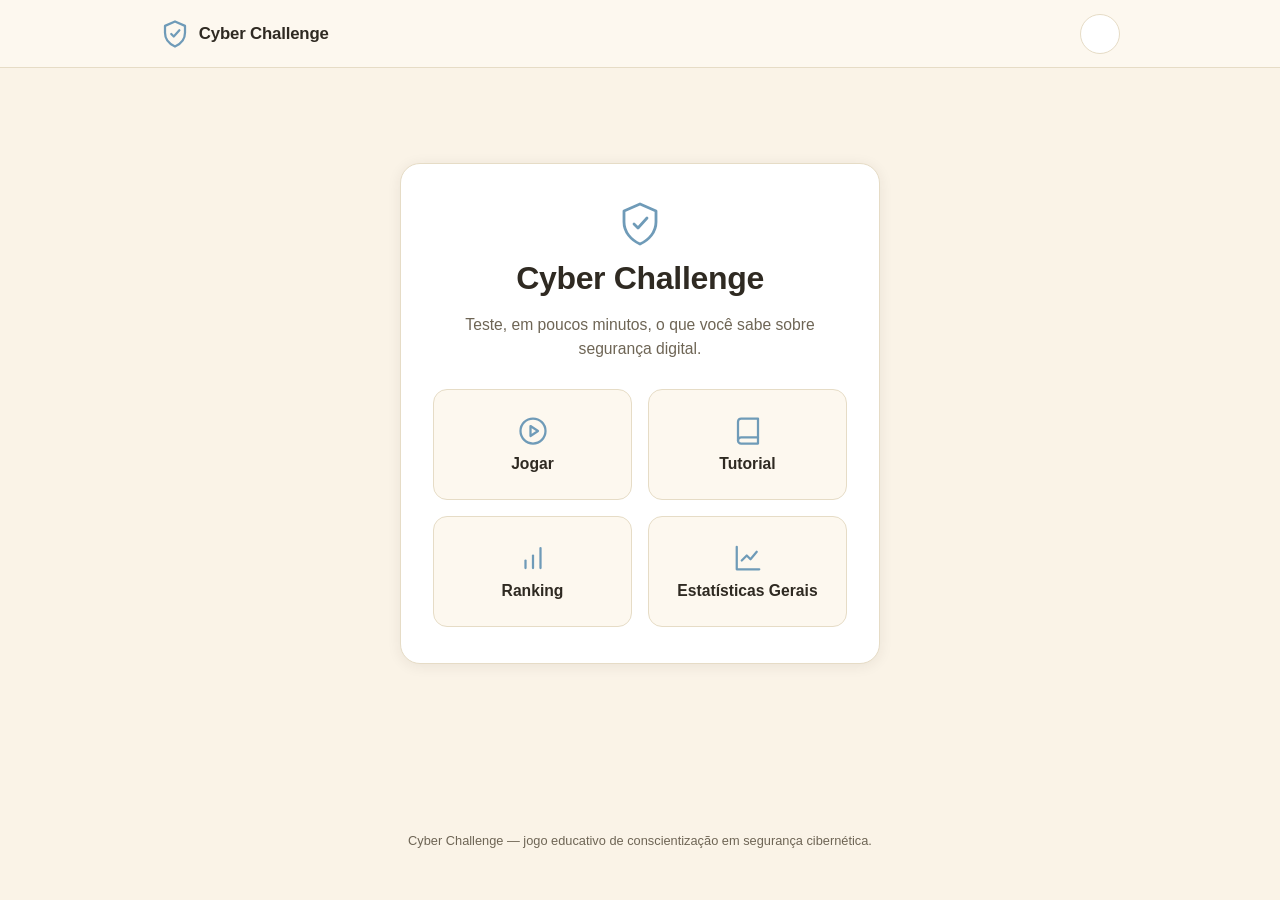
==== commit 29ca1ee5: "fix: ajusta interface e README" ====
--- a/target/classes/static/index.html
+++ b/target/classes/static/index.html
@@ -9,7 +9,6 @@
 <body>
     <header class="site-header">
         <div class="site-header__inner">
-            <button type="button" id="theme-toggle" class="theme-toggle" aria-label="Alternar tema"></button>
             <a href="/index.html" class="brand">
                 <svg class="brand-logo icon-svg" viewBox="0 0 24 24" fill="none" stroke="currentColor" stroke-width="1.8" stroke-linecap="round" stroke-linejoin="round">
                     <path d="M12 2 L20 5.5 V11 C20 16 16.5 20 12 22 C7.5 20 4 16 4 11 V5.5 Z"></path>
@@ -17,6 +16,10 @@
                 </svg>
                 <span class="brand-name">Cyber Challenge</span>
             </a>
+            <div class="header-right">
+                <div id="account-control" class="account-control"></div>
+                <button type="button" id="theme-toggle" class="theme-toggle" aria-label="Alternar tema"></button>
+            </div>
         </div>
     </header>
 
@@ -53,47 +56,6 @@
         </div>
     </section>
 
-    <!-- IDENTIFICACAO: nickname, idade, autoavaliacao -->
-    <section id="tela-identificacao" class="screen hidden">
-        <div class="card">
-            <div class="steps"><span class="step-dot active"></span><span class="step-dot"></span><span class="step-dot"></span><span class="step-dot"></span></div>
-            <h2>Antes de começar</h2>
-            <p class="subtitle">Informe seus dados para participar do desafio e aparecer no ranking.</p>
-
-            <div class="field">
-                <label for="input-nickname">Nickname</label>
-                <input type="text" id="input-nickname" placeholder="Como você quer ser chamado" autocomplete="off" maxlength="30">
-                <span id="nickname-status" class="field-hint"></span>
-            </div>
-
-            <div class="field">
-                <label for="input-idade">Idade</label>
-                <input type="number" id="input-idade" placeholder="Sua idade" min="1" max="120" autocomplete="off">
-            </div>
-
-            <div class="field">
-                <label for="input-autoavaliacao">De 1 a 10, o quanto você entende de segurança digital?</label>
-                <div class="slider-row">
-                    <input type="range" id="input-autoavaliacao" min="1" max="10" value="5">
-                    <span id="autoavaliacao-valor" class="slider-badge">5</span>
-                </div>
-            </div>
-
-            <div id="erro-identificacao" class="msg msg-error hidden">
-                <svg viewBox="0 0 24 24" fill="none" stroke="currentColor" stroke-width="2" stroke-linecap="round" stroke-linejoin="round"><path d="M12 9v4"></path><path d="M12 17h.01"></path><path d="M10.29 3.86L1.82 18a2 2 0 0 0 1.71 3h16.94a2 2 0 0 0 1.71-3L13.71 3.86a2 2 0 0 0-3.42 0z"></path></svg>
-                <span id="erro-identificacao-texto">Verifique os dados informados.</span>
-            </div>
-
-            <div class="btn-row">
-                <button type="button" id="btn-voltar-identificacao" class="btn btn-secondary">
-                    <svg width="18" height="18" viewBox="0 0 24 24" fill="none" stroke="currentColor" stroke-width="2" stroke-linecap="round" stroke-linejoin="round"><line x1="19" y1="12" x2="5" y2="12"></line><polyline points="12,19 5,12 12,5"></polyline></svg>
-                    Voltar
-                </button>
-                <button type="button" id="btn-proximo-identificacao" class="btn btn-primary">Próximo</button>
-            </div>
-        </div>
-    </section>
-
     <!-- ESCOLHA DE NIVEL -->
     <section id="tela-nivel" class="screen hidden">
         <div class="card card-wide">
@@ -109,7 +71,7 @@
                 </button>
                 <button class="nivel-card" data-nivel="2">
                     <span class="nivel-numero">2</span>
-                    <span class="nivel-nome">Usuário</span>
+                    <span class="nivel-nome">Básico</span>
                     <span class="nivel-desc">Situações comuns do cotidiano</span>
                 </button>
                 <button class="nivel-card" data-nivel="3">
@@ -237,6 +199,7 @@
     </footer>
 
     <script src="theme.js"></script>
+    <script src="conta.js"></script>
     <script src="script.js"></script>
 </body>
 </html>
--- a/target/classes/static/style.css
+++ b/target/classes/static/style.css
@@ -97,7 +97,7 @@
 .icon-svg { display: inline-block; vertical-align: middle; stroke: currentColor; }
 
 /* ---------------- Barra superior ----------------
-   Apenas o alternador de tema (esquerda) e a marca (direita) --
+   Marca (esquerda); conta e alternador de tema (direita) --
    nunca um segundo menu de navegacao. */
 .site-header {
     width: 100%;
@@ -106,7 +106,10 @@
     z-index: 50;
     background: var(--bg-elevated);
     border-bottom: 1px solid var(--border);
-}
+    transition: transform 0.28s ease;
+}
+
+.site-header.header-oculto { transform: translateY(-100%); }
 
 .site-header__inner {
     max-width: 1000px;
@@ -149,6 +152,51 @@
     font-size: 1.05rem;
     letter-spacing: -0.01em;
 }
+
+.header-right {
+    display: flex;
+    align-items: center;
+    gap: 0.85rem;
+}
+
+.account-control a, .account-control button {
+    display: inline-flex;
+    align-items: center;
+    gap: 0.4rem;
+    font-family: inherit;
+    font-size: 0.85rem;
+    font-weight: 700;
+    color: var(--text-primary);
+    background: var(--bg-card);
+    border: 1px solid var(--border);
+    border-radius: 999px;
+    padding: 0.4rem 0.85rem;
+    text-decoration: none;
+    cursor: pointer;
+    transition: border-color 0.15s ease;
+}
+
+.account-control a:hover, .account-control button:hover { border-color: var(--accent); }
+
+.account-control .conta-logada {
+    display: inline-flex;
+    align-items: center;
+    gap: 0.5rem;
+}
+
+.account-control .conta-nickname {
+    color: var(--accent-hover);
+}
+
+.account-control .btn-sair {
+    background: transparent;
+    border: none;
+    padding: 0.2rem;
+    color: var(--text-secondary);
+    cursor: pointer;
+    display: inline-flex;
+}
+.account-control .btn-sair:hover { color: var(--danger); }
 
 .site-footer {
     width: 100%;
@@ -265,7 +313,8 @@
 }
 
 .field input[type="text"],
-.field input[type="number"] {
+.field input[type="number"],
+.field input[type="password"] {
     width: 100%;
     padding: 0.75rem 0.9rem;
     font-size: 1rem;
@@ -630,6 +679,12 @@
 }
 
 @media (max-width: 560px) {
+    .site-header__inner { padding: 0.7rem 0.9rem; }
+    .brand-logo { width: 26px; height: 26px; }
+    .brand-name { font-size: 0.92rem; }
+    .header-right { gap: 0.5rem; }
+    .account-control a, .account-control button { padding: 0.35rem 0.65rem; font-size: 0.78rem; }
+    .theme-toggle { width: 36px; height: 36px; }
     main.page-content { padding: 1rem 0.6rem 3rem; }
     .card { padding: 1.6rem 1.1rem; width: 96%; }
     h1 { font-size: 1.6rem; }
@@ -649,3 +704,48 @@
    area de toque confortavel (item de responsividade/toque). */
 input, select, textarea, button { font-size: 16px; }
 .btn, .opcao-btn, .nivel-card, .menu-item, .ranking-tab { min-height: 44px; }
+
+/* ---------------- Autenticacao (cadastro/login) ---------------- */
+.auth-tabs {
+    display: flex;
+    gap: 0.5rem;
+    margin-bottom: 1.5rem;
+    border-bottom: 1px solid var(--border);
+}
+
+.auth-tab {
+    flex: 1;
+    padding: 0.75rem;
+    background: transparent;
+    border: none;
+    border-bottom: 2.5px solid transparent;
+    font-family: inherit;
+    font-size: 0.95rem;
+    font-weight: 700;
+    color: var(--text-secondary);
+    cursor: pointer;
+}
+
+.auth-tab.ativo { color: var(--accent-hover); border-bottom-color: var(--accent); }
+
+.password-checklist {
+    list-style: none;
+    padding: 0;
+    margin: 0 0 1.1rem;
+    display: flex;
+    flex-direction: column;
+    gap: 0.35rem;
+    text-align: left;
+}
+
+.password-checklist li {
+    display: flex;
+    align-items: center;
+    gap: 0.5rem;
+    font-size: 0.82rem;
+    color: var(--text-secondary);
+}
+
+.password-checklist li svg { width: 16px; height: 16px; flex-shrink: 0; color: var(--border); }
+.password-checklist li.atendido { color: var(--success); }
+.password-checklist li.atendido svg { color: var(--success); }
